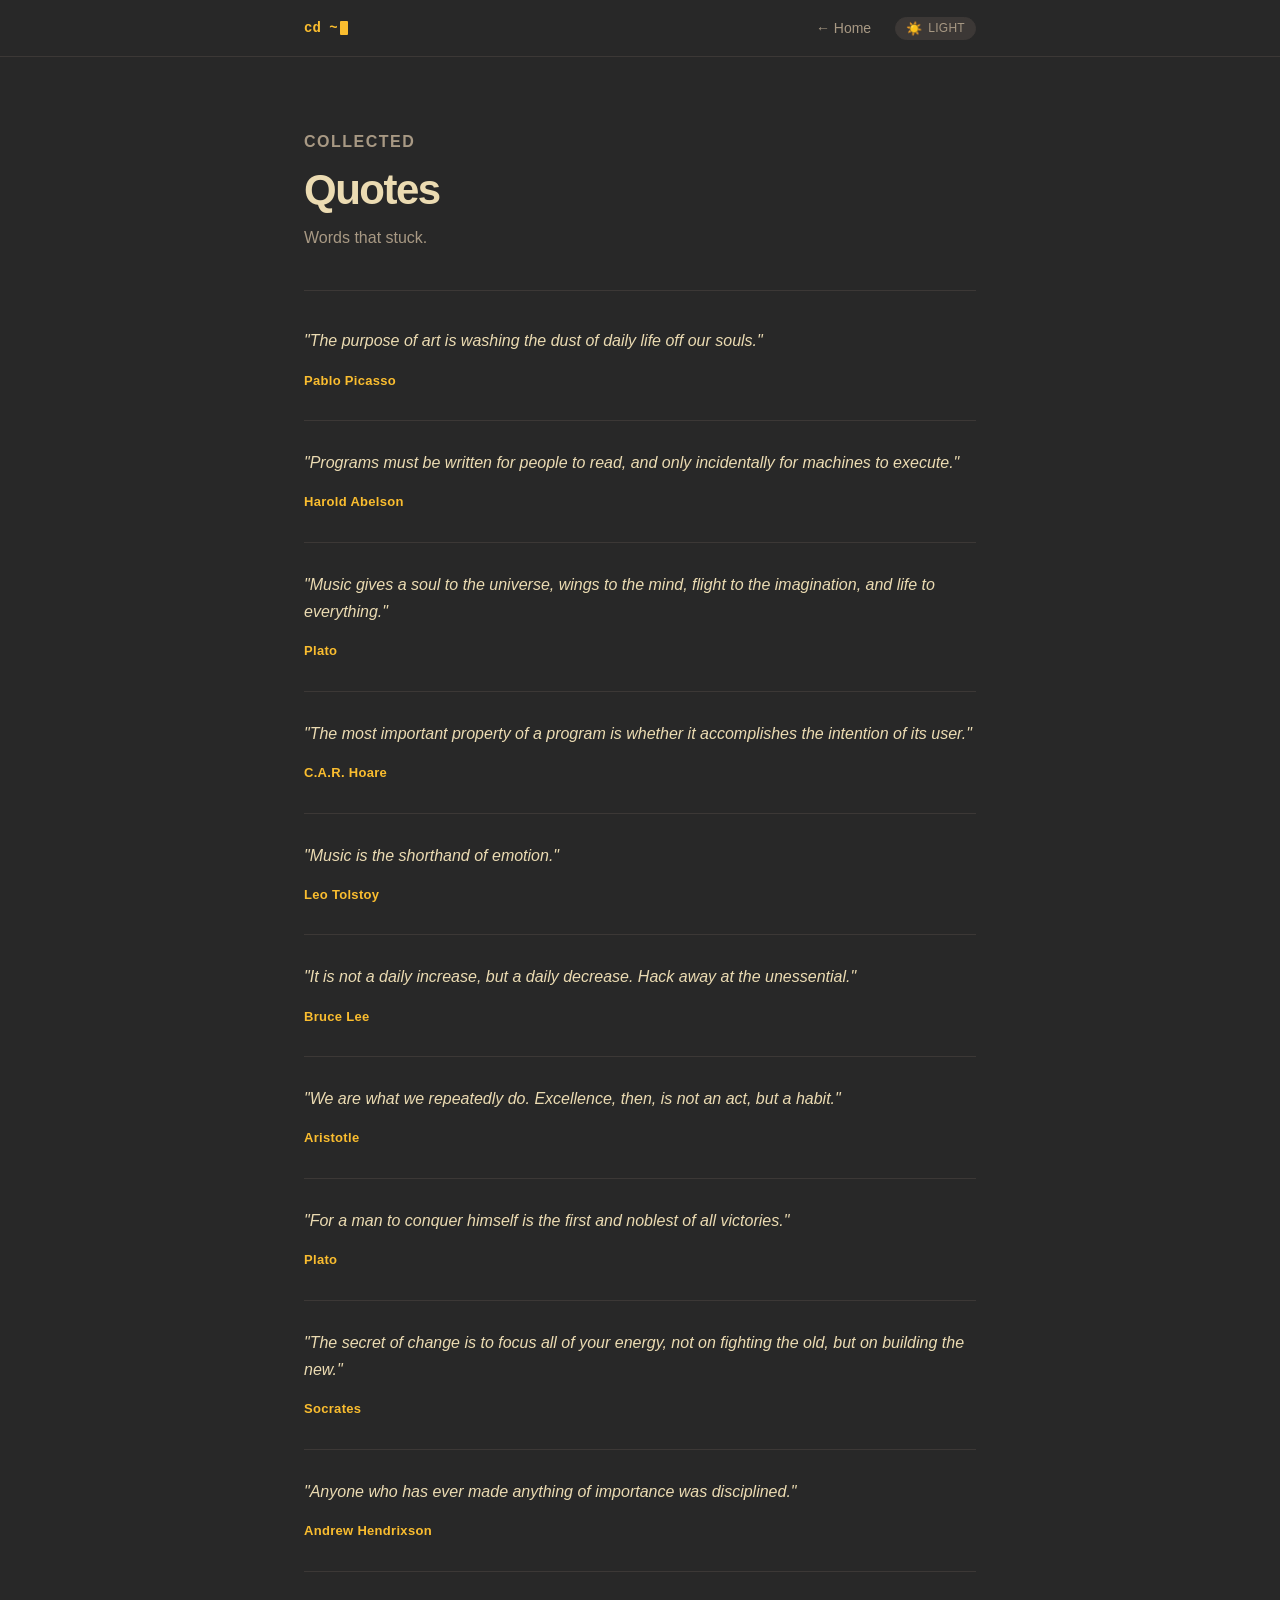
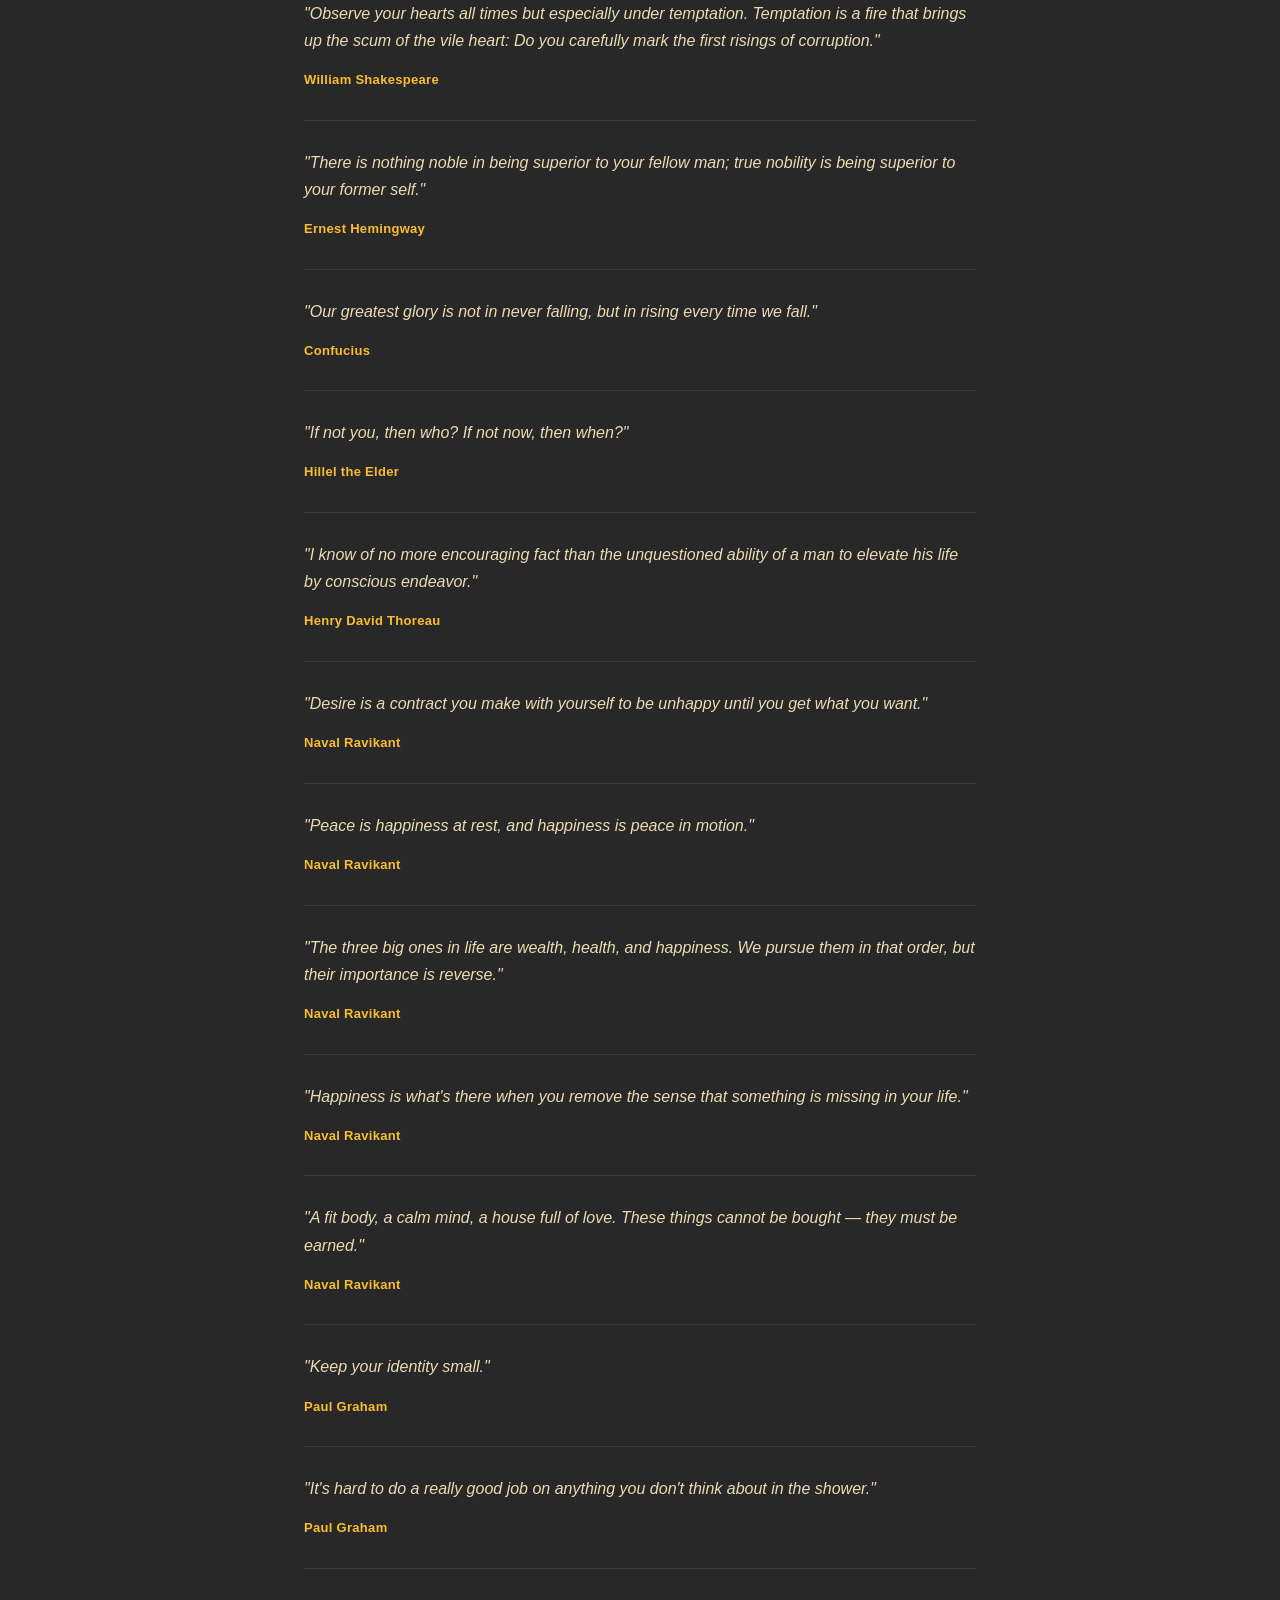
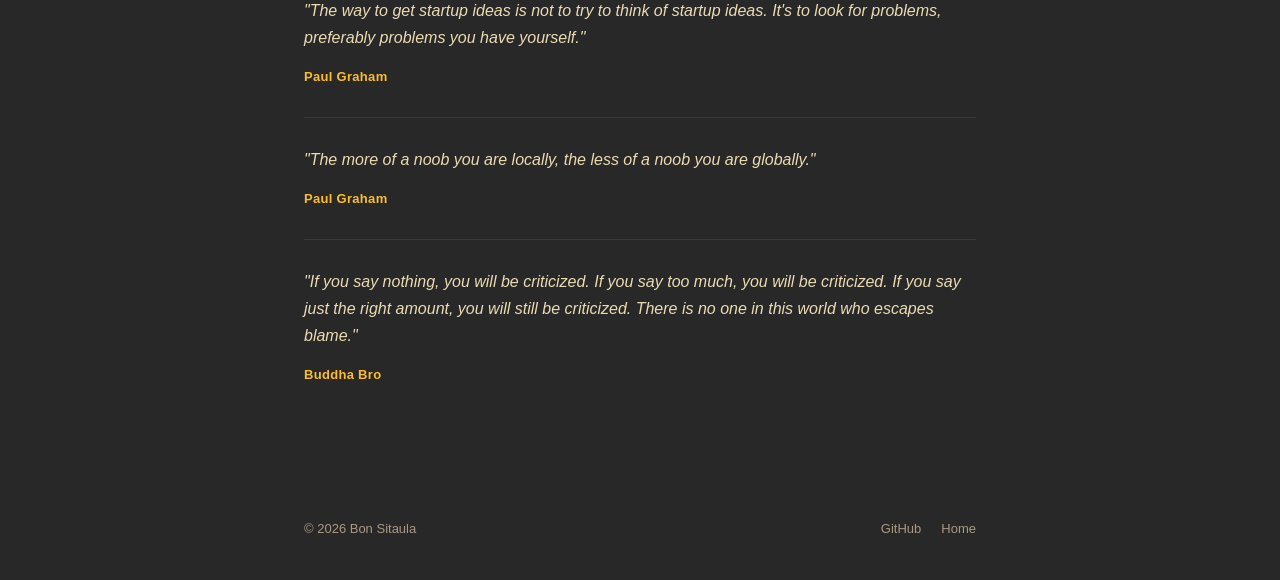
==== quotes/index.html @ 103323c0 "initial commit" ====
<!DOCTYPE html>
<html lang="en" data-theme="dark">
<head>
  <meta charset="UTF-8" />
  <meta name="viewport" content="width=device-width, initial-scale=1.0" />
  <title>Quotes — Bon Sitaula</title>
  <link rel="stylesheet" href="../blog/shared.css" />
  <style>
    .page-header {
      padding: 60px 0 40px;
      border-bottom: 1px solid var(--border);
    }
    .page-eyebrow {
      font-size: 12px;
      font-weight: 600;
      letter-spacing: 1.5px;
      text-transform: uppercase;
      color: var(--accent);
      margin-bottom: 12px;
    }
    .page-header h1 {
      font-size: clamp(28px, 5vw, 42px);
      font-weight: 800;
      letter-spacing: -1.5px;
      line-height: 1.1;
    }
    .page-header p {
      margin-top: 12px;
      font-size: 16px;
      color: var(--text-muted);
    }

    .quotes-list {
      padding: 8px 0 64px;
      display: flex;
      flex-direction: column;
      gap: 0;
    }

    .quote-item {
      margin: 0;
      padding: 28px 0;
      border-bottom: 1px solid var(--border);
    }

    .quote-item:last-child { border-bottom: none; }

    .quote-text {
      font-size: 16px;
      line-height: 1.7;
      color: var(--text);
      font-style: italic;
      margin: 0 0 12px 0;
    }

    .quote-author {
      font-size: 13px;
      font-weight: 600;
      color: var(--accent);
      letter-spacing: 0.3px;
      font-style: normal;
    }

    .quote-context {
      font-size: 12px;
      color: var(--text-muted);
      margin-top: 4px;
    }
  </style>
</head>
<body>
  <nav>
    <div class="inner">
      <span class="nav-logo">cd ~<span class="cursor"></span></span>
      <div class="nav-links">
        <a href="../index.html" class="back-link hide-mobile">← Home</a>
        <button class="theme-toggle" id="themeToggle" aria-label="Toggle theme">
          <span class="toggle-icon" id="toggleIcon">☀️</span>
          <span class="toggle-label" id="toggleLabel">Light</span>
        </button>
      </div>
    </div>
  </nav>

  <div class="container">
    <header class="page-header">
      <p class="page-eyebrow">Collected</p>
      <h1>Quotes</h1>
      <p>Words that stuck.</p>
    </header>

    <div class="quotes-list">

      <blockquote class="quote-item">
        <p class="quote-text">"The purpose of art is washing the dust of daily life off our souls."</p>
        <cite class="quote-author">Pablo Picasso</cite>
      </blockquote>

      <blockquote class="quote-item">
        <p class="quote-text">"Programs must be written for people to read, and only incidentally for machines to execute."</p>
        <cite class="quote-author">Harold Abelson</cite>
      </blockquote>

      <blockquote class="quote-item">
        <p class="quote-text">"Music gives a soul to the universe, wings to the mind, flight to the imagination, and life to everything."</p>
        <cite class="quote-author">Plato</cite>
      </blockquote>

      <blockquote class="quote-item">
        <p class="quote-text">"The most important property of a program is whether it accomplishes the intention of its user."</p>
        <cite class="quote-author">C.A.R. Hoare</cite>
      </blockquote>

      <blockquote class="quote-item">
        <p class="quote-text">"Music is the shorthand of emotion."</p>
        <cite class="quote-author">Leo Tolstoy</cite>
      </blockquote>

      <blockquote class="quote-item">
        <p class="quote-text">"It is not a daily increase, but a daily decrease. Hack away at the unessential."</p>
        <cite class="quote-author">Bruce Lee</cite>
      </blockquote>

      <blockquote class="quote-item">
        <p class="quote-text">"We are what we repeatedly do. Excellence, then, is not an act, but a habit."</p>
        <cite class="quote-author">Aristotle</cite>
      </blockquote>

      <blockquote class="quote-item">
        <p class="quote-text">"For a man to conquer himself is the first and noblest of all victories."</p>
        <cite class="quote-author">Plato</cite>
      </blockquote>

      <blockquote class="quote-item">
        <p class="quote-text">"The secret of change is to focus all of your energy, not on fighting the old, but on building the new."</p>
        <cite class="quote-author">Socrates</cite>
      </blockquote>

      <blockquote class="quote-item">
        <p class="quote-text">"Anyone who has ever made anything of importance was disciplined."</p>
        <cite class="quote-author">Andrew Hendrixson</cite>
      </blockquote>

      <blockquote class="quote-item">
        <p class="quote-text">"Observe your hearts all times but especially under temptation. Temptation is a fire that brings up the scum of the vile heart: Do you carefully mark the first risings of corruption."</p>
        <cite class="quote-author">William Shakespeare</cite>
      </blockquote>

      <blockquote class="quote-item">
        <p class="quote-text">"There is nothing noble in being superior to your fellow man; true nobility is being superior to your former self."</p>
        <cite class="quote-author">Ernest Hemingway</cite>
      </blockquote>

      <blockquote class="quote-item">
        <p class="quote-text">"Our greatest glory is not in never falling, but in rising every time we fall."</p>
        <cite class="quote-author">Confucius</cite>
      </blockquote>

      <blockquote class="quote-item">
        <p class="quote-text">"If not you, then who? If not now, then when?"</p>
        <cite class="quote-author">Hillel the Elder</cite>
      </blockquote>

      <blockquote class="quote-item">
        <p class="quote-text">"I know of no more encouraging fact than the unquestioned ability of a man to elevate his life by conscious endeavor."</p>
        <cite class="quote-author">Henry David Thoreau</cite>
      </blockquote>

      <blockquote class="quote-item">
        <p class="quote-text">"Desire is a contract you make with yourself to be unhappy until you get what you want."</p>
        <cite class="quote-author">Naval Ravikant</cite>
      </blockquote>

      <blockquote class="quote-item">
        <p class="quote-text">"Peace is happiness at rest, and happiness is peace in motion."</p>
        <cite class="quote-author">Naval Ravikant</cite>
      </blockquote>

      <blockquote class="quote-item">
        <p class="quote-text">"The three big ones in life are wealth, health, and happiness. We pursue them in that order, but their importance is reverse."</p>
        <cite class="quote-author">Naval Ravikant</cite>
      </blockquote>

      <blockquote class="quote-item">
        <p class="quote-text">"Happiness is what's there when you remove the sense that something is missing in your life."</p>
        <cite class="quote-author">Naval Ravikant</cite>
      </blockquote>

      <blockquote class="quote-item">
        <p class="quote-text">"A fit body, a calm mind, a house full of love. These things cannot be bought — they must be earned."</p>
        <cite class="quote-author">Naval Ravikant</cite>
      </blockquote>

      <blockquote class="quote-item">
        <p class="quote-text">"Keep your identity small."</p>
        <cite class="quote-author">Paul Graham</cite>
      </blockquote>

      <blockquote class="quote-item">
        <p class="quote-text">"It's hard to do a really good job on anything you don't think about in the shower."</p>
        <cite class="quote-author">Paul Graham</cite>
      </blockquote>

      <blockquote class="quote-item">
        <p class="quote-text">"The way to get startup ideas is not to try to think of startup ideas. It's to look for problems, preferably problems you have yourself."</p>
        <cite class="quote-author">Paul Graham</cite>
      </blockquote>

      <blockquote class="quote-item">
        <p class="quote-text">"The more of a noob you are locally, the less of a noob you are globally."</p>
        <cite class="quote-author">Paul Graham</cite>
      </blockquote>

      <blockquote class="quote-item">
        <p class="quote-text">"If you say nothing, you will be criticized. If you say too much, you will be criticized. If you say just the right amount, you will still be criticized. There is no one in this world who escapes blame."</p>
        <cite class="quote-author">Buddha Bro</cite>
      </blockquote>

    </div>

    <footer>
      <div class="footer-inner">
        <span class="footer-copy">© 2026 Bon Sitaula</span>
        <div class="footer-links">
          <a href="https://github.com/CuriousCilantro" target="_blank" rel="noopener">GitHub</a>
          <a href="../index.html">Home</a>
        </div>
      </div>
    </footer>
  </div>

  <script>
    const toggle = document.getElementById('themeToggle');
    const icon = document.getElementById('toggleIcon');
    const label = document.getElementById('toggleLabel');
    const html = document.documentElement;
    const saved = localStorage.getItem('theme');
    if (saved) applyTheme(saved);
    toggle.addEventListener('click', () => {
      const next = html.getAttribute('data-theme') === 'dark' ? 'light' : 'dark';
      applyTheme(next);
      localStorage.setItem('theme', next);
    });
    function applyTheme(theme) {
      html.setAttribute('data-theme', theme);
      icon.textContent = theme === 'dark' ? '☀️' : '🌙';
      label.textContent = theme === 'dark' ? 'Light' : 'Dark';
    }
  </script>
</body>
</html>
---- blog/shared.css ----
:root[data-theme="dark"] {
  --bg: #282828;
  --bg-subtle: #32302f;
  --border: #3c3836;
  --text: #ebdbb2;
  --text-muted: #a89984;
  --text-faint: #504945;
  --accent: #fabd2f;
  --accent-hover: #d79921;
  --tag-bg: #3c3836;
  --tag-text: #928374;
  --toggle-bg: #3c3836;
  --card-bg: #32302f;
  --card-border: #3c3836;
  --code-bg: #1d2021;
  --code-border: #3c3836;
  --blockquote-border: #d79921;
}

:root[data-theme="light"] {
  --bg: #fbf1c7;
  --bg-subtle: #f2e5bc;
  --border: #ebdbb2;
  --text: #3c3836;
  --text-muted: #7c6f64;
  --text-faint: #d5c4a1;
  --accent: #b57614;
  --accent-hover: #af3a03;
  --tag-bg: #ebdbb2;
  --tag-text: #7c6f64;
  --toggle-bg: #ebdbb2;
  --card-bg: #f9f5d7;
  --card-border: #d5c4a1;
  --code-bg: #f2e5bc;
  --code-border: #d5c4a1;
  --blockquote-border: #b57614;
}

*, *::before, *::after { box-sizing: border-box; margin: 0; padding: 0; }
html { scroll-behavior: smooth; }

body {
  background: var(--bg);
  color: var(--text);
  font-family: -apple-system, BlinkMacSystemFont, "Segoe UI", Helvetica, Arial, sans-serif;
  font-size: 16px;
  line-height: 1.6;
  transition: background 0.25s, color 0.25s;
  -webkit-font-smoothing: antialiased;
}

a { color: inherit; text-decoration: none; }

.container { max-width: 720px; margin: 0 auto; padding: 0 24px; }

/* Nav */
nav {
  position: sticky; top: 0; z-index: 100;
  background: var(--bg);
  border-bottom: 1px solid var(--border);
  transition: background 0.25s, border-color 0.25s;
}
nav .inner {
  display: flex; align-items: center; justify-content: space-between;
  height: 56px; max-width: 720px; margin: 0 auto; padding: 0 24px;
}
.nav-logo {
  font-size: 14px; font-weight: 600;
  font-family: "SFMono-Regular", Consolas, "Liberation Mono", Menlo, monospace;
  color: var(--accent); cursor: default; user-select: none;
}
.nav-logo .cursor {
  display: inline-block; width: 8px; height: 14px;
  background: var(--accent); margin-left: 2px; vertical-align: middle;
  border-radius: 1px; animation: blink 1.1s step-start infinite;
}
@keyframes blink { 0%, 100% { opacity: 1; } 50% { opacity: 0; } }

.nav-links { display: flex; align-items: center; gap: 24px; }
.nav-links a { font-size: 14px; color: var(--text-muted); transition: color 0.15s; }
.nav-links a:hover { color: var(--text); }
.back-link { display: inline-flex; align-items: center; gap: 5px; font-size: 14px; color: var(--text-muted); transition: color 0.15s; }
.back-link:hover { color: var(--text); }

/* Theme toggle */
.theme-toggle {
  background: var(--toggle-bg); border: 1px solid var(--border); border-radius: 20px;
  padding: 4px 10px; cursor: pointer; font-size: 14px; color: var(--text-muted);
  display: flex; align-items: center; gap: 6px; transition: background 0.2s, border-color 0.2s; line-height: 1;
}
.theme-toggle:hover { color: var(--text); }
.theme-toggle .toggle-icon { font-size: 13px; line-height: 1; }
.theme-toggle .toggle-label { font-size: 12px; font-weight: 500; letter-spacing: 0.3px; text-transform: uppercase; }

/* Article */
.post-header { padding: 60px 0 40px; border-bottom: 1px solid var(--border); }
.post-tags { display: flex; gap: 6px; margin-bottom: 18px; }
.tag {
  font-size: 11px; font-weight: 600; letter-spacing: 0.4px; text-transform: uppercase;
  color: var(--tag-text); background: var(--tag-bg); border-radius: 4px; padding: 2px 7px;
}
.post-header h1 {
  font-size: clamp(26px, 5vw, 40px); font-weight: 800; letter-spacing: -1.5px;
  line-height: 1.15; margin-bottom: 16px;
}
.post-meta-line {
  display: flex; align-items: center; gap: 14px;
  font-size: 13px; color: var(--text-muted);
}
.meta-sep { color: var(--text-faint); }

/* Article body */
.post-body { padding: 48px 0 64px; border-bottom: 1px solid var(--border); }
.post-body h2 {
  font-size: 20px; font-weight: 700; letter-spacing: -0.4px;
  margin: 48px 0 16px; color: var(--text);
}
.post-body h3 {
  font-size: 17px; font-weight: 700; margin: 32px 0 12px; color: var(--text);
}
.post-body p { margin-bottom: 20px; color: var(--text); line-height: 1.75; }
.post-body ul, .post-body ol {
  margin: 0 0 20px 24px; color: var(--text); line-height: 1.75;
}
.post-body li { margin-bottom: 6px; }
.post-body strong { font-weight: 600; }
.post-body em { font-style: italic; color: var(--text-muted); }

.post-body pre {
  background: var(--code-bg); border: 1px solid var(--code-border);
  border-radius: 8px; padding: 20px 22px; overflow-x: auto;
  margin: 24px 0; font-size: 13.5px; line-height: 1.65;
}
.post-body code {
  font-family: "SFMono-Regular", Consolas, "Liberation Mono", Menlo, monospace;
}
.post-body p code, .post-body li code {
  background: var(--code-bg); border: 1px solid var(--code-border);
  border-radius: 4px; padding: 2px 6px; font-size: 13px;
}
.post-body blockquote {
  border-left: 3px solid var(--accent); margin: 24px 0;
  padding: 4px 0 4px 20px; color: var(--text-muted); font-style: italic;
}
.post-body hr { border: none; border-top: 1px solid var(--border); margin: 40px 0; }

/* Footer */
footer { padding: 40px 0; }
.footer-inner {
  display: flex; align-items: center; justify-content: space-between;
  flex-wrap: wrap; gap: 12px;
}
.footer-copy { font-size: 13px; color: var(--text-muted); }
.footer-links { display: flex; gap: 20px; }
.footer-links a { font-size: 13px; color: var(--text-muted); transition: color 0.15s; }
.footer-links a:hover { color: var(--text); }

@media (max-width: 480px) {
  .nav-links .hide-mobile { display: none; }
  .footer-inner { flex-direction: column; align-items: flex-start; }
}
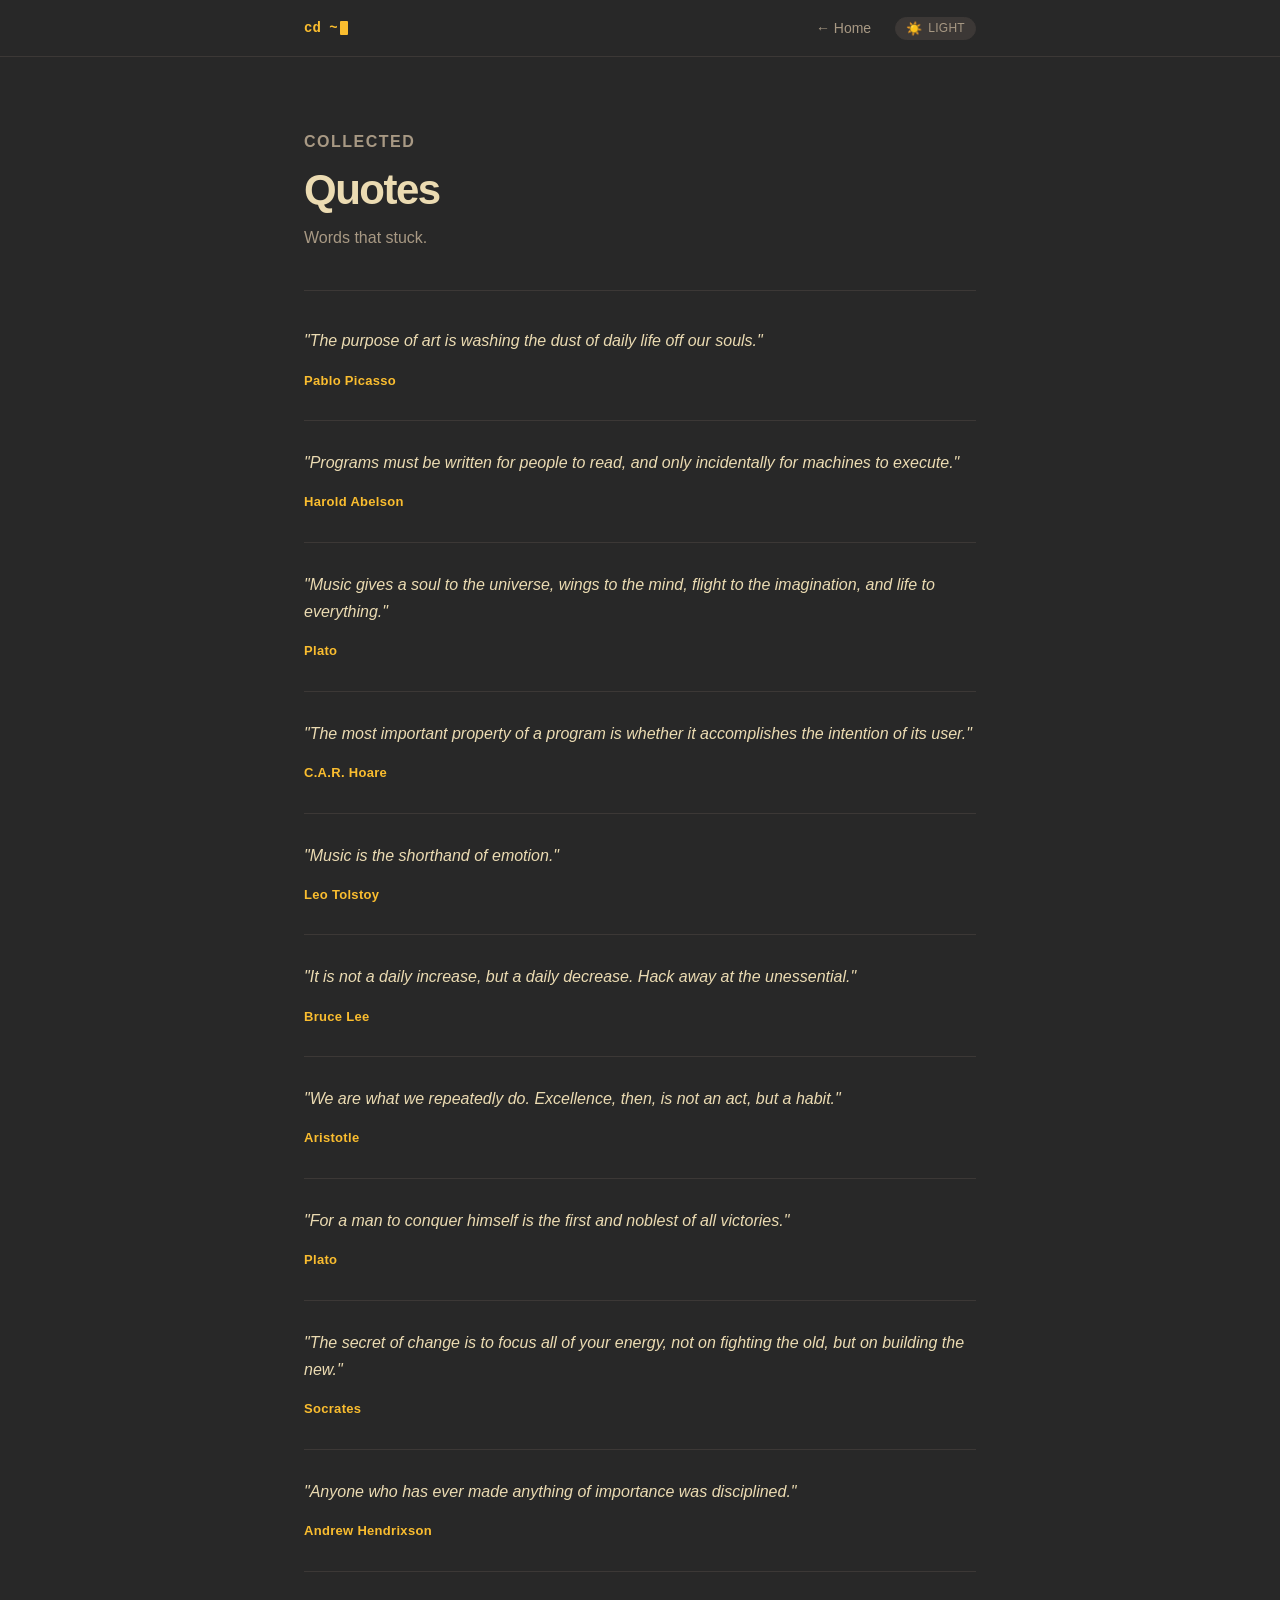
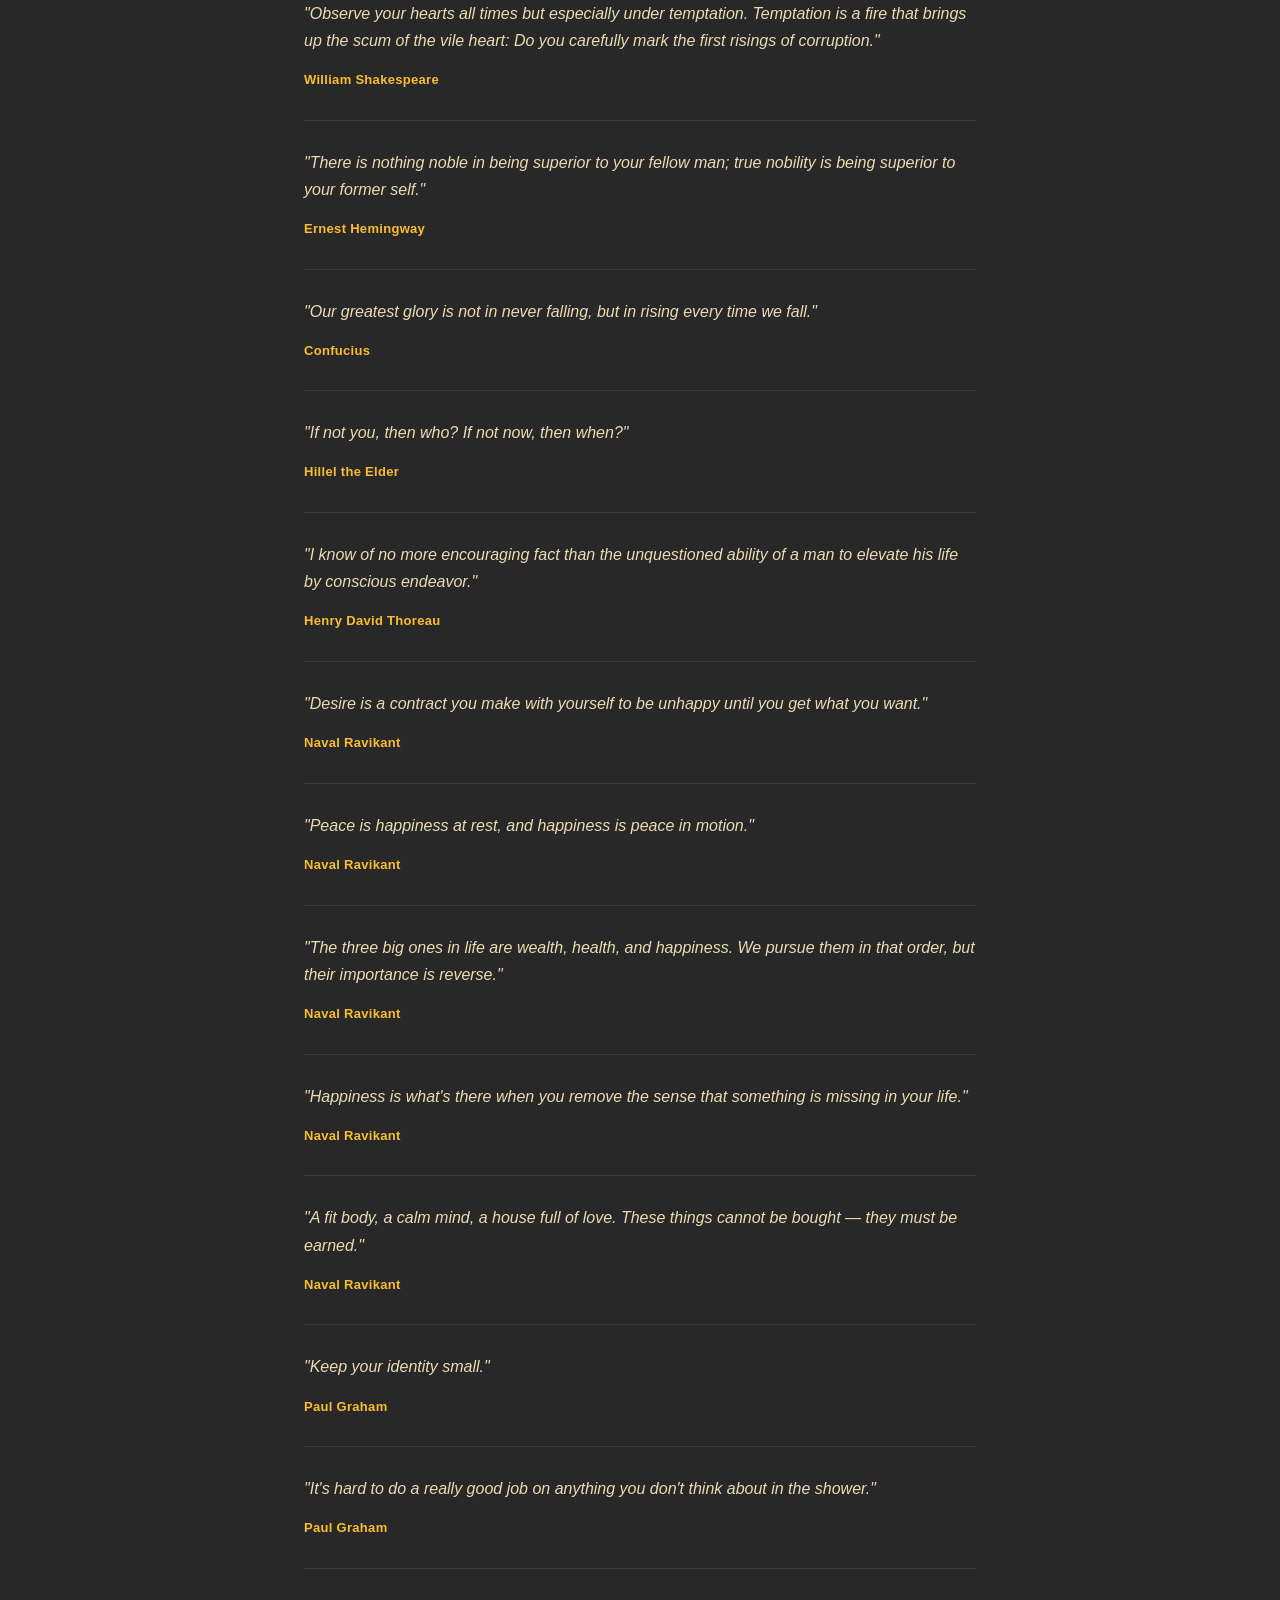
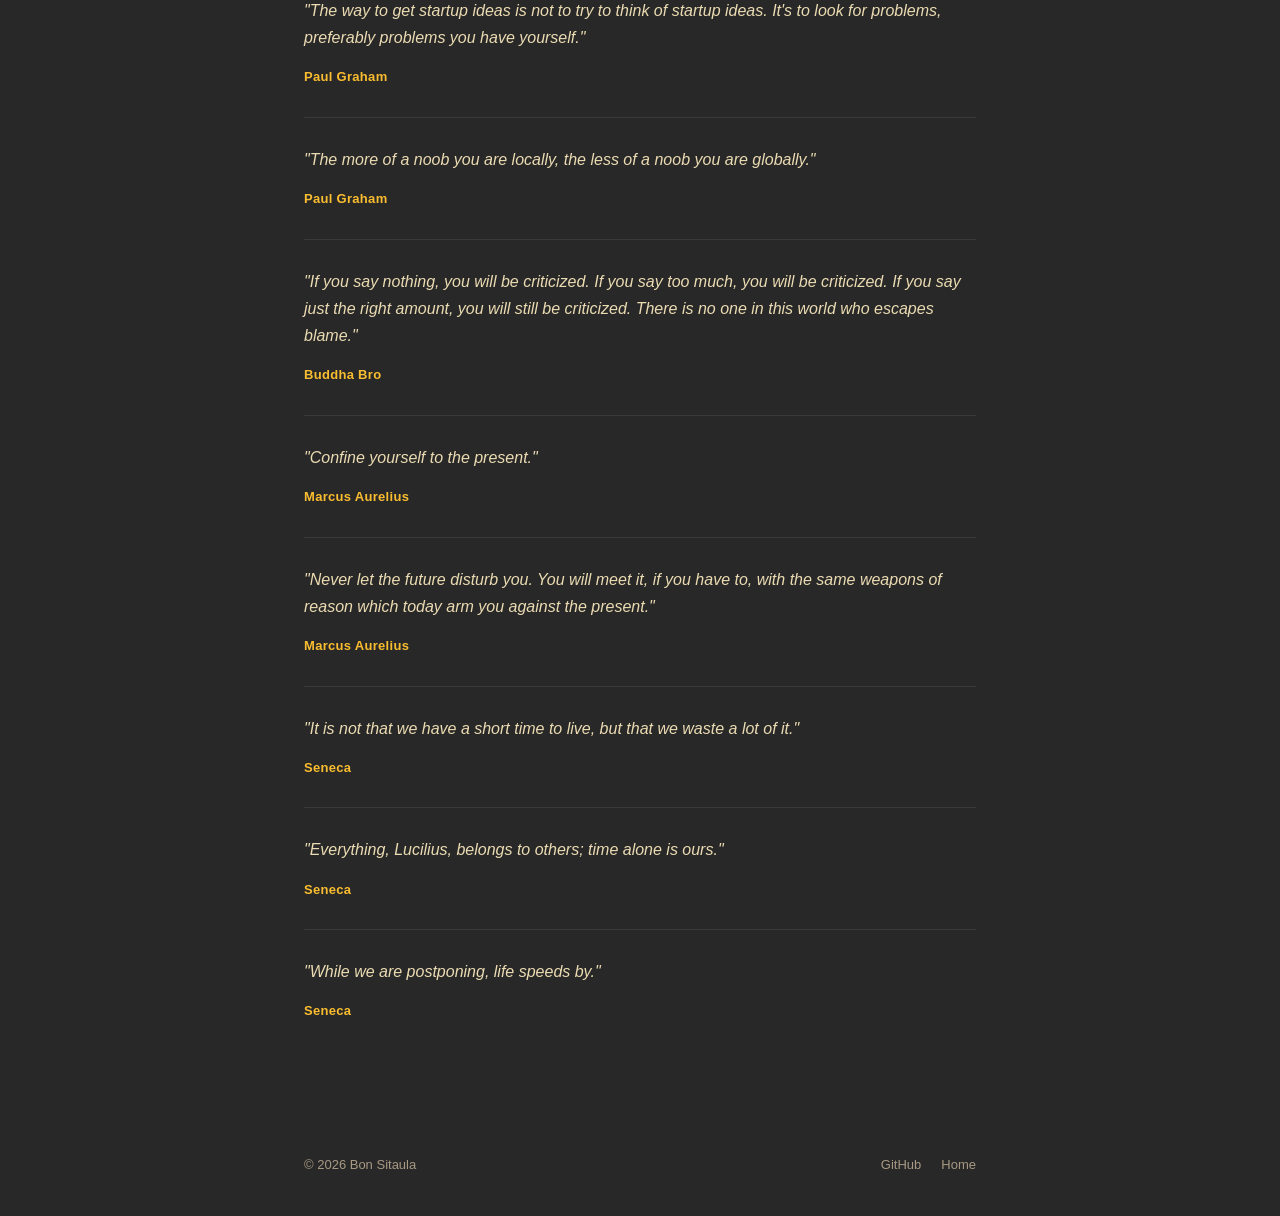
==== commit 12c9ef7b: "minor changes" ====
--- a/quotes/index.html
+++ b/quotes/index.html
@@ -61,11 +61,6 @@
       font-style: normal;
     }
 
-    .quote-context {
-      font-size: 12px;
-      color: var(--text-muted);
-      margin-top: 4px;
-    }
   </style>
 </head>
 <body>
@@ -214,6 +209,31 @@
       <blockquote class="quote-item">
         <p class="quote-text">"If you say nothing, you will be criticized. If you say too much, you will be criticized. If you say just the right amount, you will still be criticized. There is no one in this world who escapes blame."</p>
         <cite class="quote-author">Buddha Bro</cite>
+      </blockquote>
+
+      <blockquote class="quote-item">
+        <p class="quote-text">"Confine yourself to the present."</p>
+        <cite class="quote-author">Marcus Aurelius</cite>
+      </blockquote>
+
+      <blockquote class="quote-item">
+        <p class="quote-text">"Never let the future disturb you. You will meet it, if you have to, with the same weapons of reason which today arm you against the present."</p>
+        <cite class="quote-author">Marcus Aurelius</cite>
+      </blockquote>
+
+      <blockquote class="quote-item">
+        <p class="quote-text">"It is not that we have a short time to live, but that we waste a lot of it."</p>
+        <cite class="quote-author">Seneca</cite>
+      </blockquote>
+
+      <blockquote class="quote-item">
+        <p class="quote-text">"Everything, Lucilius, belongs to others; time alone is ours."</p>
+        <cite class="quote-author">Seneca</cite>
+      </blockquote>
+
+      <blockquote class="quote-item">
+        <p class="quote-text">"While we are postponing, life speeds by."</p>
+        <cite class="quote-author">Seneca</cite>
       </blockquote>
 
     </div>
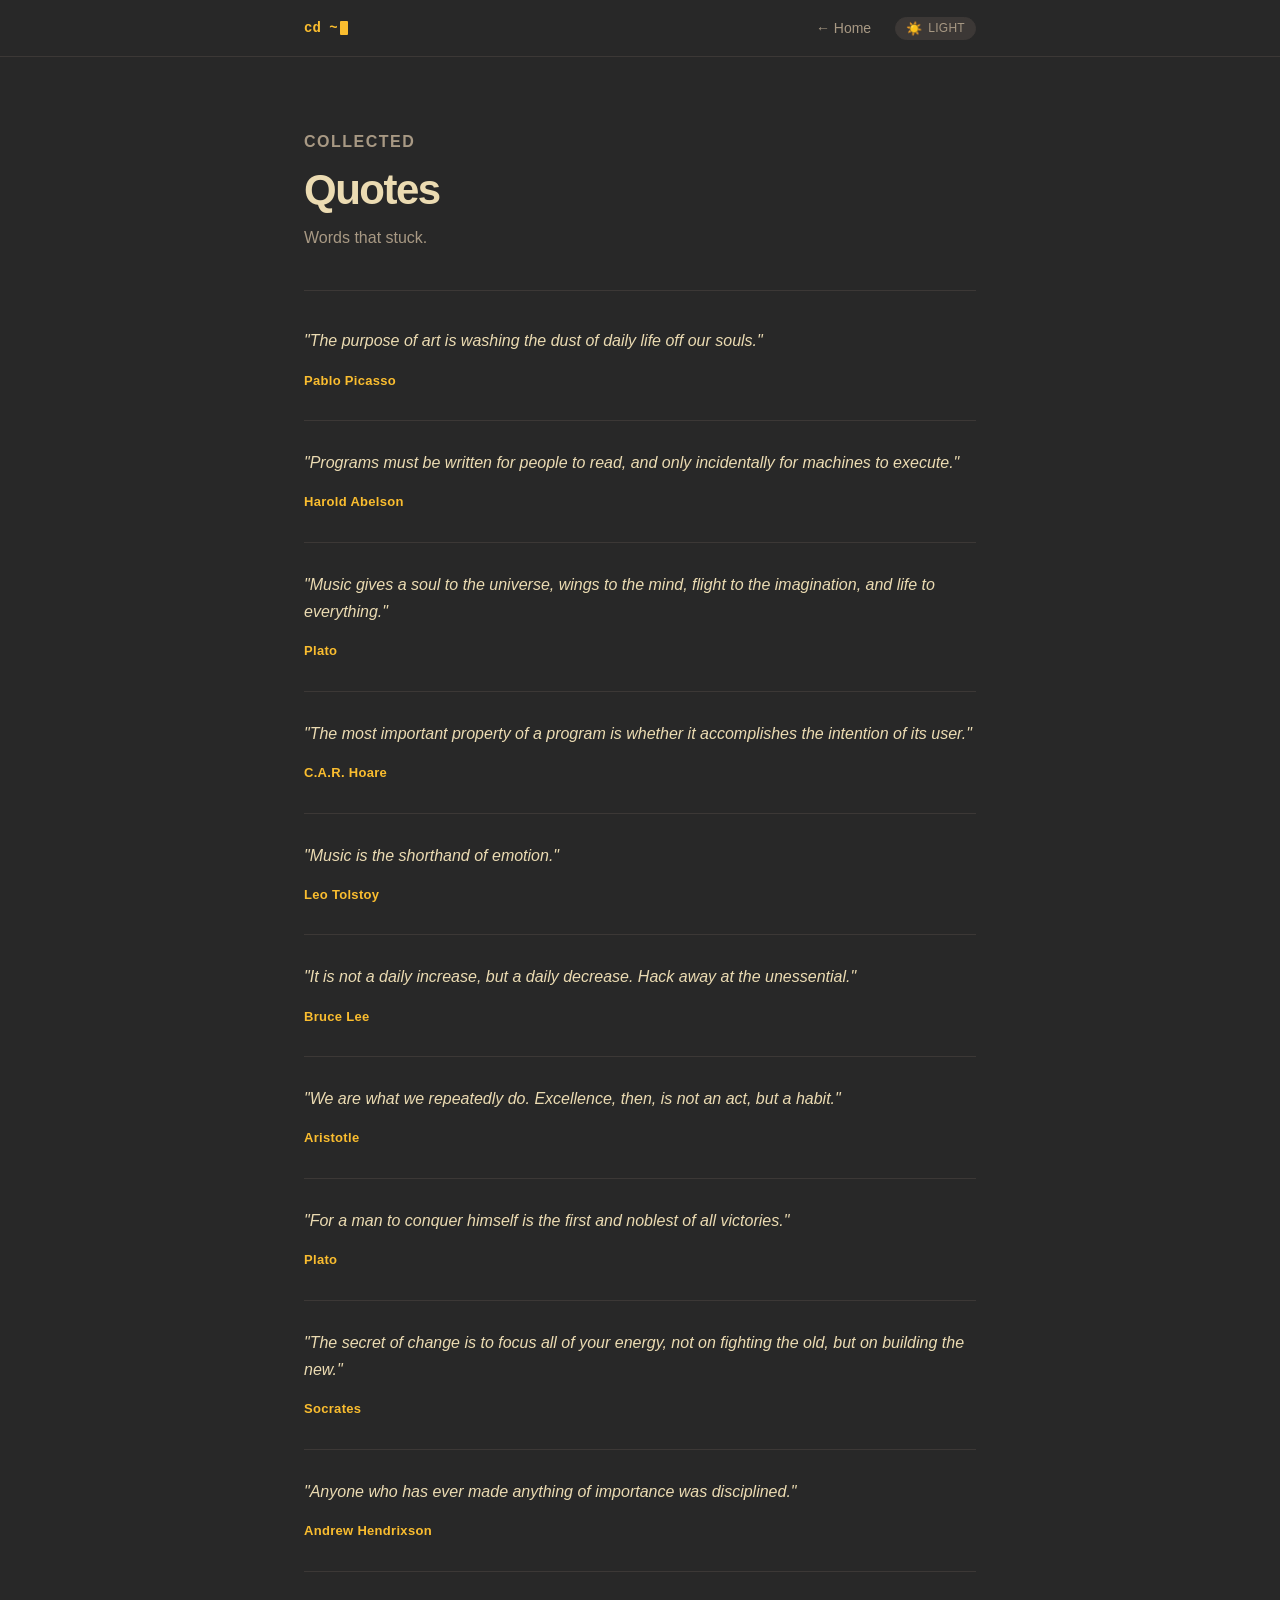
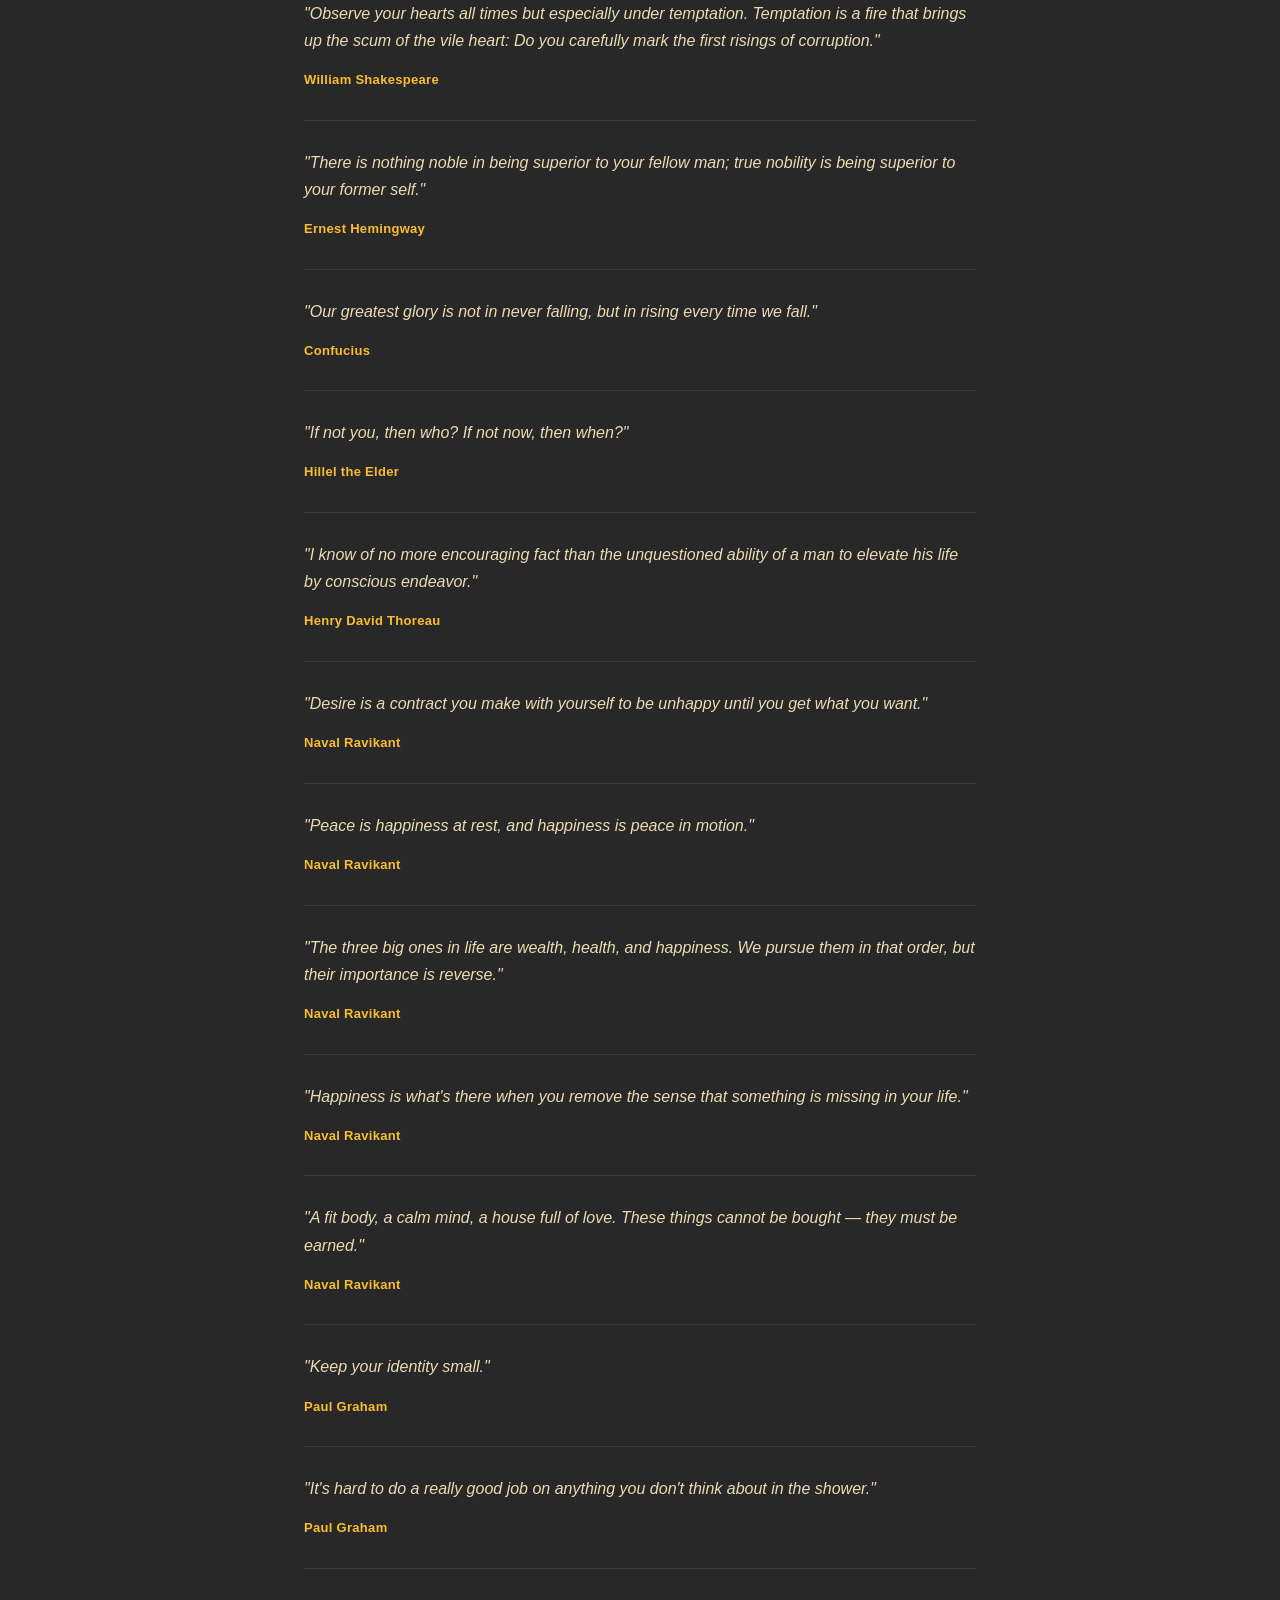
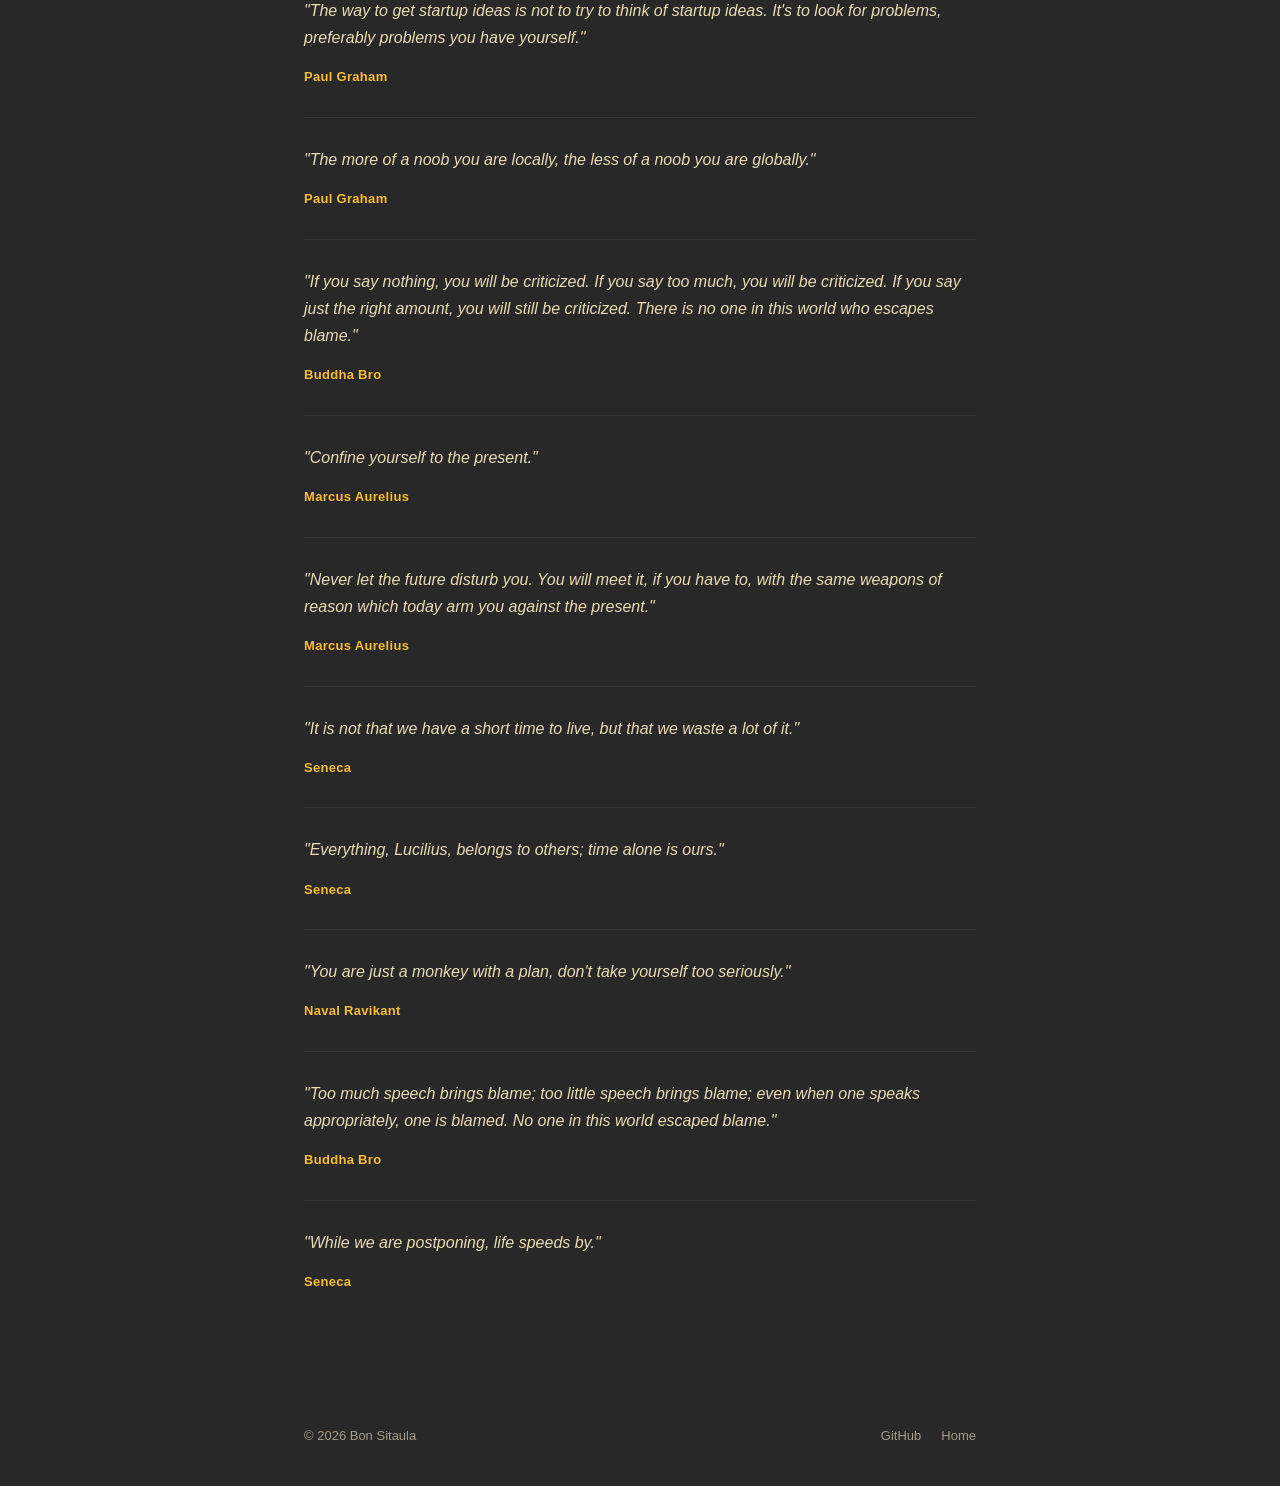
==== commit cfcb1364: "new quote" ====
--- a/quotes/index.html
+++ b/quotes/index.html
@@ -1,271 +1,376 @@
-<!DOCTYPE html>
+<!doctype html>
 <html lang="en" data-theme="dark">
-<head>
-  <meta charset="UTF-8" />
-  <meta name="viewport" content="width=device-width, initial-scale=1.0" />
-  <title>Quotes — Bon Sitaula</title>
-  <link rel="stylesheet" href="../blog/shared.css" />
-  <style>
-    .page-header {
-      padding: 60px 0 40px;
-      border-bottom: 1px solid var(--border);
-    }
-    .page-eyebrow {
-      font-size: 12px;
-      font-weight: 600;
-      letter-spacing: 1.5px;
-      text-transform: uppercase;
-      color: var(--accent);
-      margin-bottom: 12px;
-    }
-    .page-header h1 {
-      font-size: clamp(28px, 5vw, 42px);
-      font-weight: 800;
-      letter-spacing: -1.5px;
-      line-height: 1.1;
-    }
-    .page-header p {
-      margin-top: 12px;
-      font-size: 16px;
-      color: var(--text-muted);
-    }
-
-    .quotes-list {
-      padding: 8px 0 64px;
-      display: flex;
-      flex-direction: column;
-      gap: 0;
-    }
-
-    .quote-item {
-      margin: 0;
-      padding: 28px 0;
-      border-bottom: 1px solid var(--border);
-    }
-
-    .quote-item:last-child { border-bottom: none; }
-
-    .quote-text {
-      font-size: 16px;
-      line-height: 1.7;
-      color: var(--text);
-      font-style: italic;
-      margin: 0 0 12px 0;
-    }
-
-    .quote-author {
-      font-size: 13px;
-      font-weight: 600;
-      color: var(--accent);
-      letter-spacing: 0.3px;
-      font-style: normal;
-    }
-
-  </style>
-</head>
-<body>
-  <nav>
-    <div class="inner">
-      <span class="nav-logo">cd ~<span class="cursor"></span></span>
-      <div class="nav-links">
-        <a href="../index.html" class="back-link hide-mobile">← Home</a>
-        <button class="theme-toggle" id="themeToggle" aria-label="Toggle theme">
-          <span class="toggle-icon" id="toggleIcon">☀️</span>
-          <span class="toggle-label" id="toggleLabel">Light</span>
-        </button>
-      </div>
-    </div>
-  </nav>
-
-  <div class="container">
-    <header class="page-header">
-      <p class="page-eyebrow">Collected</p>
-      <h1>Quotes</h1>
-      <p>Words that stuck.</p>
-    </header>
-
-    <div class="quotes-list">
-
-      <blockquote class="quote-item">
-        <p class="quote-text">"The purpose of art is washing the dust of daily life off our souls."</p>
-        <cite class="quote-author">Pablo Picasso</cite>
-      </blockquote>
-
-      <blockquote class="quote-item">
-        <p class="quote-text">"Programs must be written for people to read, and only incidentally for machines to execute."</p>
-        <cite class="quote-author">Harold Abelson</cite>
-      </blockquote>
-
-      <blockquote class="quote-item">
-        <p class="quote-text">"Music gives a soul to the universe, wings to the mind, flight to the imagination, and life to everything."</p>
-        <cite class="quote-author">Plato</cite>
-      </blockquote>
-
-      <blockquote class="quote-item">
-        <p class="quote-text">"The most important property of a program is whether it accomplishes the intention of its user."</p>
-        <cite class="quote-author">C.A.R. Hoare</cite>
-      </blockquote>
-
-      <blockquote class="quote-item">
-        <p class="quote-text">"Music is the shorthand of emotion."</p>
-        <cite class="quote-author">Leo Tolstoy</cite>
-      </blockquote>
-
-      <blockquote class="quote-item">
-        <p class="quote-text">"It is not a daily increase, but a daily decrease. Hack away at the unessential."</p>
-        <cite class="quote-author">Bruce Lee</cite>
-      </blockquote>
-
-      <blockquote class="quote-item">
-        <p class="quote-text">"We are what we repeatedly do. Excellence, then, is not an act, but a habit."</p>
-        <cite class="quote-author">Aristotle</cite>
-      </blockquote>
-
-      <blockquote class="quote-item">
-        <p class="quote-text">"For a man to conquer himself is the first and noblest of all victories."</p>
-        <cite class="quote-author">Plato</cite>
-      </blockquote>
-
-      <blockquote class="quote-item">
-        <p class="quote-text">"The secret of change is to focus all of your energy, not on fighting the old, but on building the new."</p>
-        <cite class="quote-author">Socrates</cite>
-      </blockquote>
-
-      <blockquote class="quote-item">
-        <p class="quote-text">"Anyone who has ever made anything of importance was disciplined."</p>
-        <cite class="quote-author">Andrew Hendrixson</cite>
-      </blockquote>
-
-      <blockquote class="quote-item">
-        <p class="quote-text">"Observe your hearts all times but especially under temptation. Temptation is a fire that brings up the scum of the vile heart: Do you carefully mark the first risings of corruption."</p>
-        <cite class="quote-author">William Shakespeare</cite>
-      </blockquote>
-
-      <blockquote class="quote-item">
-        <p class="quote-text">"There is nothing noble in being superior to your fellow man; true nobility is being superior to your former self."</p>
-        <cite class="quote-author">Ernest Hemingway</cite>
-      </blockquote>
-
-      <blockquote class="quote-item">
-        <p class="quote-text">"Our greatest glory is not in never falling, but in rising every time we fall."</p>
-        <cite class="quote-author">Confucius</cite>
-      </blockquote>
-
-      <blockquote class="quote-item">
-        <p class="quote-text">"If not you, then who? If not now, then when?"</p>
-        <cite class="quote-author">Hillel the Elder</cite>
-      </blockquote>
-
-      <blockquote class="quote-item">
-        <p class="quote-text">"I know of no more encouraging fact than the unquestioned ability of a man to elevate his life by conscious endeavor."</p>
-        <cite class="quote-author">Henry David Thoreau</cite>
-      </blockquote>
-
-      <blockquote class="quote-item">
-        <p class="quote-text">"Desire is a contract you make with yourself to be unhappy until you get what you want."</p>
-        <cite class="quote-author">Naval Ravikant</cite>
-      </blockquote>
-
-      <blockquote class="quote-item">
-        <p class="quote-text">"Peace is happiness at rest, and happiness is peace in motion."</p>
-        <cite class="quote-author">Naval Ravikant</cite>
-      </blockquote>
-
-      <blockquote class="quote-item">
-        <p class="quote-text">"The three big ones in life are wealth, health, and happiness. We pursue them in that order, but their importance is reverse."</p>
-        <cite class="quote-author">Naval Ravikant</cite>
-      </blockquote>
-
-      <blockquote class="quote-item">
-        <p class="quote-text">"Happiness is what's there when you remove the sense that something is missing in your life."</p>
-        <cite class="quote-author">Naval Ravikant</cite>
-      </blockquote>
-
-      <blockquote class="quote-item">
-        <p class="quote-text">"A fit body, a calm mind, a house full of love. These things cannot be bought — they must be earned."</p>
-        <cite class="quote-author">Naval Ravikant</cite>
-      </blockquote>
-
-      <blockquote class="quote-item">
-        <p class="quote-text">"Keep your identity small."</p>
-        <cite class="quote-author">Paul Graham</cite>
-      </blockquote>
-
-      <blockquote class="quote-item">
-        <p class="quote-text">"It's hard to do a really good job on anything you don't think about in the shower."</p>
-        <cite class="quote-author">Paul Graham</cite>
-      </blockquote>
-
-      <blockquote class="quote-item">
-        <p class="quote-text">"The way to get startup ideas is not to try to think of startup ideas. It's to look for problems, preferably problems you have yourself."</p>
-        <cite class="quote-author">Paul Graham</cite>
-      </blockquote>
-
-      <blockquote class="quote-item">
-        <p class="quote-text">"The more of a noob you are locally, the less of a noob you are globally."</p>
-        <cite class="quote-author">Paul Graham</cite>
-      </blockquote>
-
-      <blockquote class="quote-item">
-        <p class="quote-text">"If you say nothing, you will be criticized. If you say too much, you will be criticized. If you say just the right amount, you will still be criticized. There is no one in this world who escapes blame."</p>
-        <cite class="quote-author">Buddha Bro</cite>
-      </blockquote>
-
-      <blockquote class="quote-item">
-        <p class="quote-text">"Confine yourself to the present."</p>
-        <cite class="quote-author">Marcus Aurelius</cite>
-      </blockquote>
-
-      <blockquote class="quote-item">
-        <p class="quote-text">"Never let the future disturb you. You will meet it, if you have to, with the same weapons of reason which today arm you against the present."</p>
-        <cite class="quote-author">Marcus Aurelius</cite>
-      </blockquote>
-
-      <blockquote class="quote-item">
-        <p class="quote-text">"It is not that we have a short time to live, but that we waste a lot of it."</p>
-        <cite class="quote-author">Seneca</cite>
-      </blockquote>
-
-      <blockquote class="quote-item">
-        <p class="quote-text">"Everything, Lucilius, belongs to others; time alone is ours."</p>
-        <cite class="quote-author">Seneca</cite>
-      </blockquote>
-
-      <blockquote class="quote-item">
-        <p class="quote-text">"While we are postponing, life speeds by."</p>
-        <cite class="quote-author">Seneca</cite>
-      </blockquote>
-
-    </div>
-
-    <footer>
-      <div class="footer-inner">
-        <span class="footer-copy">© 2026 Bon Sitaula</span>
-        <div class="footer-links">
-          <a href="https://github.com/CuriousCilantro" target="_blank" rel="noopener">GitHub</a>
-          <a href="../index.html">Home</a>
+  <head>
+    <meta charset="UTF-8" />
+    <meta name="viewport" content="width=device-width, initial-scale=1.0" />
+    <title>Quotes — Bon Sitaula</title>
+    <link rel="stylesheet" href="../blog/shared.css" />
+    <style>
+      .page-header {
+        padding: 60px 0 40px;
+        border-bottom: 1px solid var(--border);
+      }
+      .page-eyebrow {
+        font-size: 12px;
+        font-weight: 600;
+        letter-spacing: 1.5px;
+        text-transform: uppercase;
+        color: var(--accent);
+        margin-bottom: 12px;
+      }
+      .page-header h1 {
+        font-size: clamp(28px, 5vw, 42px);
+        font-weight: 800;
+        letter-spacing: -1.5px;
+        line-height: 1.1;
+      }
+      .page-header p {
+        margin-top: 12px;
+        font-size: 16px;
+        color: var(--text-muted);
+      }
+
+      .quotes-list {
+        padding: 8px 0 64px;
+        display: flex;
+        flex-direction: column;
+        gap: 0;
+      }
+
+      .quote-item {
+        margin: 0;
+        padding: 28px 0;
+        border-bottom: 1px solid var(--border);
+      }
+
+      .quote-item:last-child {
+        border-bottom: none;
+      }
+
+      .quote-text {
+        font-size: 16px;
+        line-height: 1.7;
+        color: var(--text);
+        font-style: italic;
+        margin: 0 0 12px 0;
+      }
+
+      .quote-author {
+        font-size: 13px;
+        font-weight: 600;
+        color: var(--accent);
+        letter-spacing: 0.3px;
+        font-style: normal;
+      }
+    </style>
+  </head>
+  <body>
+    <nav>
+      <div class="inner">
+        <span class="nav-logo">cd ~<span class="cursor"></span></span>
+        <div class="nav-links">
+          <a href="../index.html" class="back-link hide-mobile">← Home</a>
+          <button
+            class="theme-toggle"
+            id="themeToggle"
+            aria-label="Toggle theme"
+          >
+            <span class="toggle-icon" id="toggleIcon">☀️</span>
+            <span class="toggle-label" id="toggleLabel">Light</span>
+          </button>
         </div>
       </div>
-    </footer>
-  </div>
-
-  <script>
-    const toggle = document.getElementById('themeToggle');
-    const icon = document.getElementById('toggleIcon');
-    const label = document.getElementById('toggleLabel');
-    const html = document.documentElement;
-    const saved = localStorage.getItem('theme');
-    if (saved) applyTheme(saved);
-    toggle.addEventListener('click', () => {
-      const next = html.getAttribute('data-theme') === 'dark' ? 'light' : 'dark';
-      applyTheme(next);
-      localStorage.setItem('theme', next);
-    });
-    function applyTheme(theme) {
-      html.setAttribute('data-theme', theme);
-      icon.textContent = theme === 'dark' ? '☀️' : '🌙';
-      label.textContent = theme === 'dark' ? 'Light' : 'Dark';
-    }
-  </script>
-</body>
+    </nav>
+
+    <div class="container">
+      <header class="page-header">
+        <p class="page-eyebrow">Collected</p>
+        <h1>Quotes</h1>
+        <p>Words that stuck.</p>
+      </header>
+
+      <div class="quotes-list">
+        <blockquote class="quote-item">
+          <p class="quote-text">
+            "The purpose of art is washing the dust of daily life off our
+            souls."
+          </p>
+          <cite class="quote-author">Pablo Picasso</cite>
+        </blockquote>
+
+        <blockquote class="quote-item">
+          <p class="quote-text">
+            "Programs must be written for people to read, and only incidentally
+            for machines to execute."
+          </p>
+          <cite class="quote-author">Harold Abelson</cite>
+        </blockquote>
+
+        <blockquote class="quote-item">
+          <p class="quote-text">
+            "Music gives a soul to the universe, wings to the mind, flight to
+            the imagination, and life to everything."
+          </p>
+          <cite class="quote-author">Plato</cite>
+        </blockquote>
+
+        <blockquote class="quote-item">
+          <p class="quote-text">
+            "The most important property of a program is whether it accomplishes
+            the intention of its user."
+          </p>
+          <cite class="quote-author">C.A.R. Hoare</cite>
+        </blockquote>
+
+        <blockquote class="quote-item">
+          <p class="quote-text">"Music is the shorthand of emotion."</p>
+          <cite class="quote-author">Leo Tolstoy</cite>
+        </blockquote>
+
+        <blockquote class="quote-item">
+          <p class="quote-text">
+            "It is not a daily increase, but a daily decrease. Hack away at the
+            unessential."
+          </p>
+          <cite class="quote-author">Bruce Lee</cite>
+        </blockquote>
+
+        <blockquote class="quote-item">
+          <p class="quote-text">
+            "We are what we repeatedly do. Excellence, then, is not an act, but
+            a habit."
+          </p>
+          <cite class="quote-author">Aristotle</cite>
+        </blockquote>
+
+        <blockquote class="quote-item">
+          <p class="quote-text">
+            "For a man to conquer himself is the first and noblest of all
+            victories."
+          </p>
+          <cite class="quote-author">Plato</cite>
+        </blockquote>
+
+        <blockquote class="quote-item">
+          <p class="quote-text">
+            "The secret of change is to focus all of your energy, not on
+            fighting the old, but on building the new."
+          </p>
+          <cite class="quote-author">Socrates</cite>
+        </blockquote>
+
+        <blockquote class="quote-item">
+          <p class="quote-text">
+            "Anyone who has ever made anything of importance was disciplined."
+          </p>
+          <cite class="quote-author">Andrew Hendrixson</cite>
+        </blockquote>
+
+        <blockquote class="quote-item">
+          <p class="quote-text">
+            "Observe your hearts all times but especially under temptation.
+            Temptation is a fire that brings up the scum of the vile heart: Do
+            you carefully mark the first risings of corruption."
+          </p>
+          <cite class="quote-author">William Shakespeare</cite>
+        </blockquote>
+
+        <blockquote class="quote-item">
+          <p class="quote-text">
+            "There is nothing noble in being superior to your fellow man; true
+            nobility is being superior to your former self."
+          </p>
+          <cite class="quote-author">Ernest Hemingway</cite>
+        </blockquote>
+
+        <blockquote class="quote-item">
+          <p class="quote-text">
+            "Our greatest glory is not in never falling, but in rising every
+            time we fall."
+          </p>
+          <cite class="quote-author">Confucius</cite>
+        </blockquote>
+
+        <blockquote class="quote-item">
+          <p class="quote-text">
+            "If not you, then who? If not now, then when?"
+          </p>
+          <cite class="quote-author">Hillel the Elder</cite>
+        </blockquote>
+
+        <blockquote class="quote-item">
+          <p class="quote-text">
+            "I know of no more encouraging fact than the unquestioned ability of
+            a man to elevate his life by conscious endeavor."
+          </p>
+          <cite class="quote-author">Henry David Thoreau</cite>
+        </blockquote>
+
+        <blockquote class="quote-item">
+          <p class="quote-text">
+            "Desire is a contract you make with yourself to be unhappy until you
+            get what you want."
+          </p>
+          <cite class="quote-author">Naval Ravikant</cite>
+        </blockquote>
+
+        <blockquote class="quote-item">
+          <p class="quote-text">
+            "Peace is happiness at rest, and happiness is peace in motion."
+          </p>
+          <cite class="quote-author">Naval Ravikant</cite>
+        </blockquote>
+
+        <blockquote class="quote-item">
+          <p class="quote-text">
+            "The three big ones in life are wealth, health, and happiness. We
+            pursue them in that order, but their importance is reverse."
+          </p>
+          <cite class="quote-author">Naval Ravikant</cite>
+        </blockquote>
+
+        <blockquote class="quote-item">
+          <p class="quote-text">
+            "Happiness is what's there when you remove the sense that something
+            is missing in your life."
+          </p>
+          <cite class="quote-author">Naval Ravikant</cite>
+        </blockquote>
+
+        <blockquote class="quote-item">
+          <p class="quote-text">
+            "A fit body, a calm mind, a house full of love. These things cannot
+            be bought — they must be earned."
+          </p>
+          <cite class="quote-author">Naval Ravikant</cite>
+        </blockquote>
+
+        <blockquote class="quote-item">
+          <p class="quote-text">"Keep your identity small."</p>
+          <cite class="quote-author">Paul Graham</cite>
+        </blockquote>
+
+        <blockquote class="quote-item">
+          <p class="quote-text">
+            "It's hard to do a really good job on anything you don't think about
+            in the shower."
+          </p>
+          <cite class="quote-author">Paul Graham</cite>
+        </blockquote>
+
+        <blockquote class="quote-item">
+          <p class="quote-text">
+            "The way to get startup ideas is not to try to think of startup
+            ideas. It's to look for problems, preferably problems you have
+            yourself."
+          </p>
+          <cite class="quote-author">Paul Graham</cite>
+        </blockquote>
+
+        <blockquote class="quote-item">
+          <p class="quote-text">
+            "The more of a noob you are locally, the less of a noob you are
+            globally."
+          </p>
+          <cite class="quote-author">Paul Graham</cite>
+        </blockquote>
+
+        <blockquote class="quote-item">
+          <p class="quote-text">
+            "If you say nothing, you will be criticized. If you say too much,
+            you will be criticized. If you say just the right amount, you will
+            still be criticized. There is no one in this world who escapes
+            blame."
+          </p>
+          <cite class="quote-author">Buddha Bro</cite>
+        </blockquote>
+
+        <blockquote class="quote-item">
+          <p class="quote-text">"Confine yourself to the present."</p>
+          <cite class="quote-author">Marcus Aurelius</cite>
+        </blockquote>
+
+        <blockquote class="quote-item">
+          <p class="quote-text">
+            "Never let the future disturb you. You will meet it, if you have to,
+            with the same weapons of reason which today arm you against the
+            present."
+          </p>
+          <cite class="quote-author">Marcus Aurelius</cite>
+        </blockquote>
+
+        <blockquote class="quote-item">
+          <p class="quote-text">
+            "It is not that we have a short time to live, but that we waste a
+            lot of it."
+          </p>
+          <cite class="quote-author">Seneca</cite>
+        </blockquote>
+
+        <blockquote class="quote-item">
+          <p class="quote-text">
+            "Everything, Lucilius, belongs to others; time alone is ours."
+          </p>
+          <cite class="quote-author">Seneca</cite>
+        </blockquote>
+
+        <blockquote class="quote-item">
+          <p class="quote-text">
+            "You are just a monkey with a plan, don't take yourself too
+            seriously."
+          </p>
+          <cite class="quote-author">Naval Ravikant</cite>
+        </blockquote>
+
+        <blockquote class="quote-item">
+          <p class="quote-text">
+            "Too much speech brings blame; too little speech brings blame; even
+            when one speaks appropriately, one is blamed. No one in this world
+            escaped blame."
+          </p>
+          <cite class="quote-author">Buddha Bro</cite>
+        </blockquote>
+
+        <blockquote class="quote-item">
+          <p class="quote-text">"While we are postponing, life speeds by."</p>
+          <cite class="quote-author">Seneca</cite>
+        </blockquote>
+      </div>
+
+      <footer>
+        <div class="footer-inner">
+          <span class="footer-copy">© 2026 Bon Sitaula</span>
+          <div class="footer-links">
+            <a
+              href="https://github.com/CuriousCilantro"
+              target="_blank"
+              rel="noopener"
+              >GitHub</a
+            >
+            <a href="../index.html">Home</a>
+          </div>
+        </div>
+      </footer>
+    </div>
+
+    <script>
+      const toggle = document.getElementById("themeToggle");
+      const icon = document.getElementById("toggleIcon");
+      const label = document.getElementById("toggleLabel");
+      const html = document.documentElement;
+      const saved = localStorage.getItem("theme");
+      if (saved) applyTheme(saved);
+      toggle.addEventListener("click", () => {
+        const next =
+          html.getAttribute("data-theme") === "dark" ? "light" : "dark";
+        applyTheme(next);
+        localStorage.setItem("theme", next);
+      });
+      function applyTheme(theme) {
+        html.setAttribute("data-theme", theme);
+        icon.textContent = theme === "dark" ? "☀️" : "🌙";
+        label.textContent = theme === "dark" ? "Light" : "Dark";
+      }
+    </script>
+  </body>
 </html>
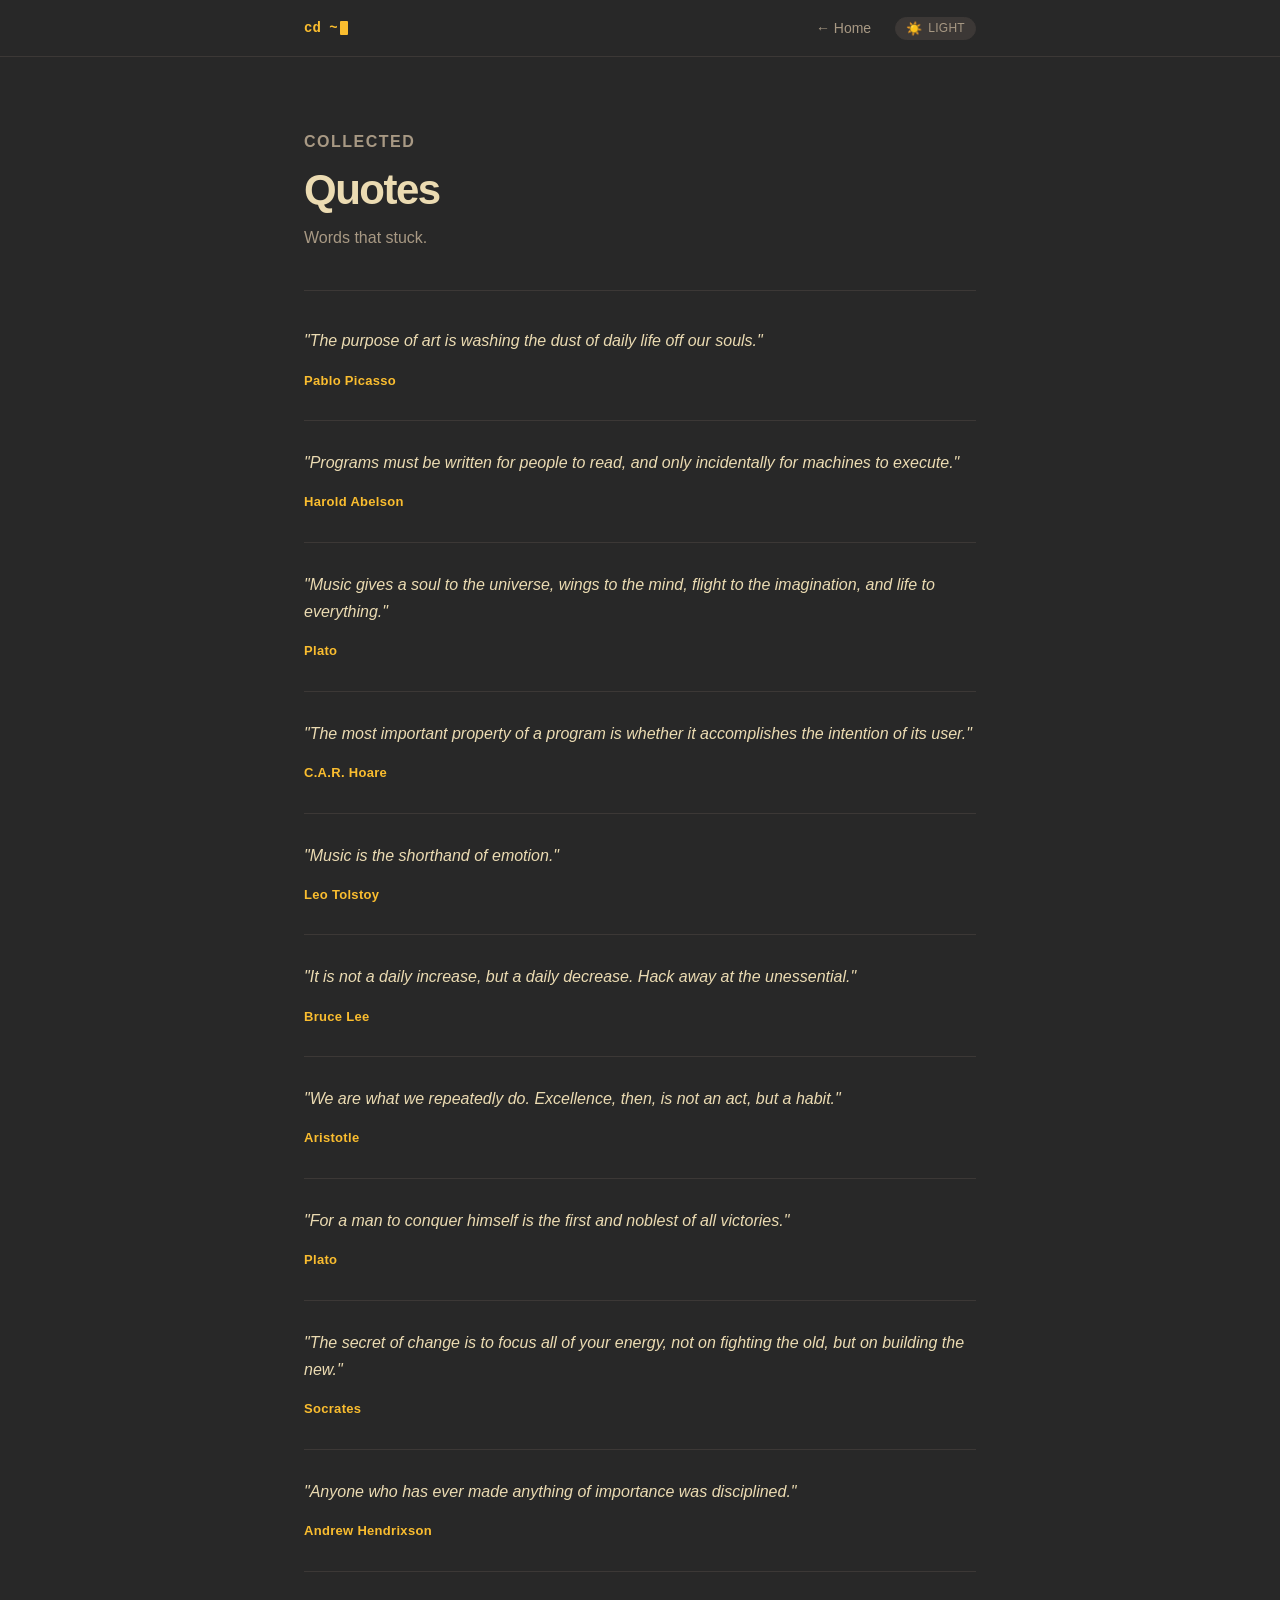
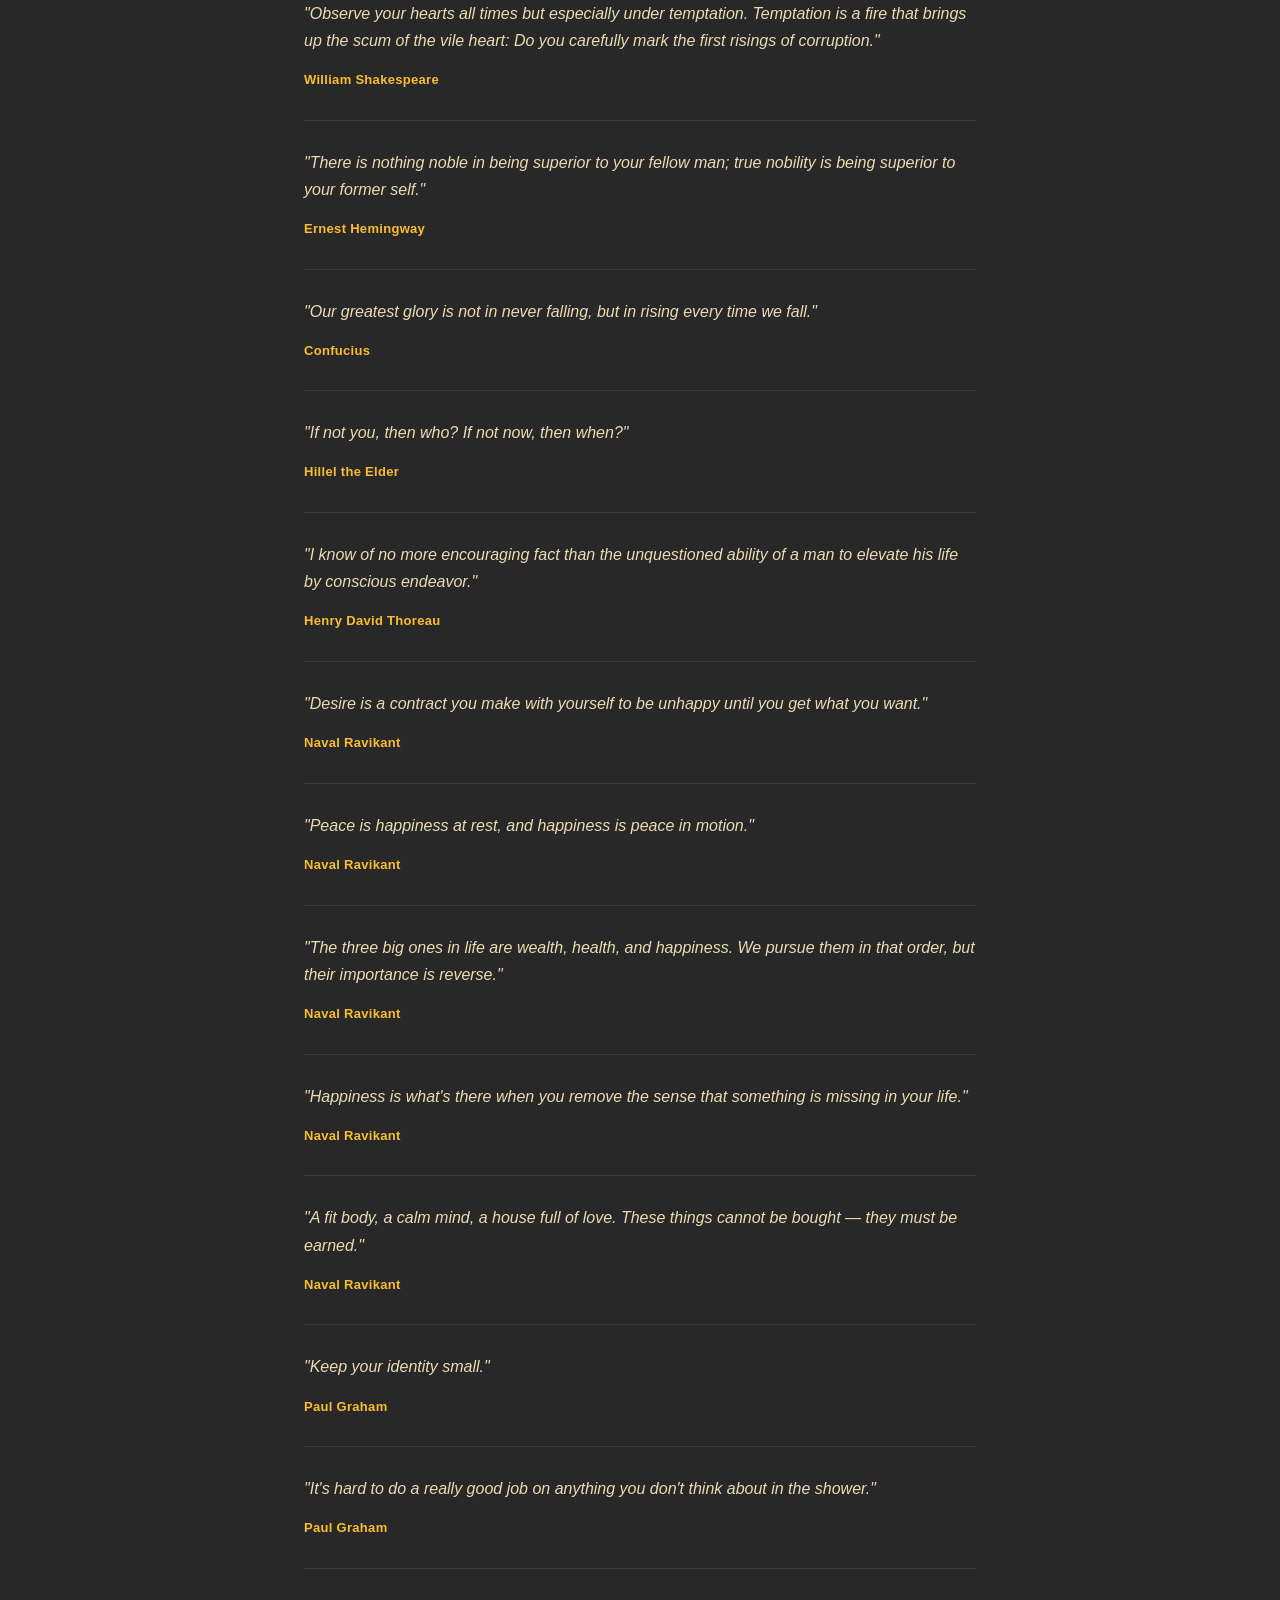
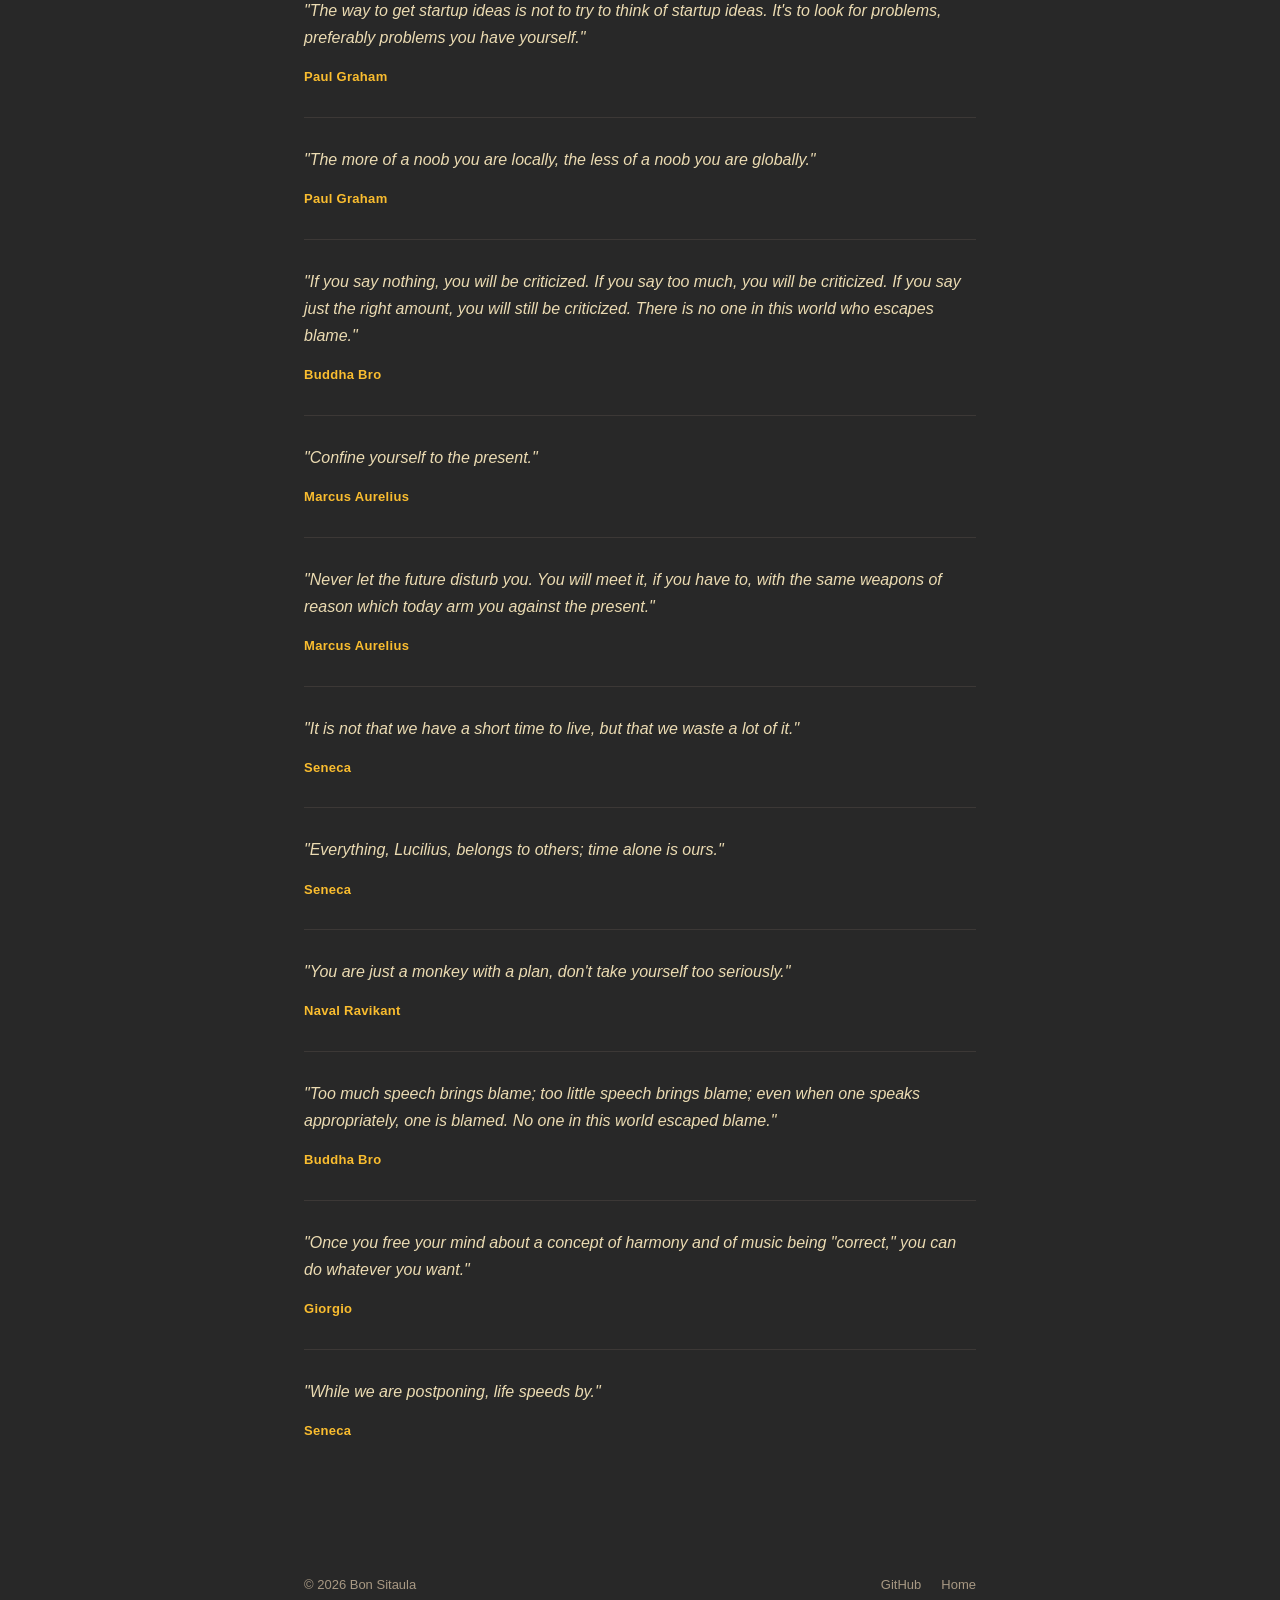
==== commit ae0f249e: "added quote" ====
--- a/quotes/index.html
+++ b/quotes/index.html
@@ -332,6 +332,14 @@
         </blockquote>
 
         <blockquote class="quote-item">
+          <p class="quote-text">
+            "Once you free your mind about a concept of harmony and of music
+            being "correct," you can do whatever you want."
+          </p>
+          <cite class="quote-author">Giorgio</cite>
+        </blockquote>
+
+        <blockquote class="quote-item">
           <p class="quote-text">"While we are postponing, life speeds by."</p>
           <cite class="quote-author">Seneca</cite>
         </blockquote>
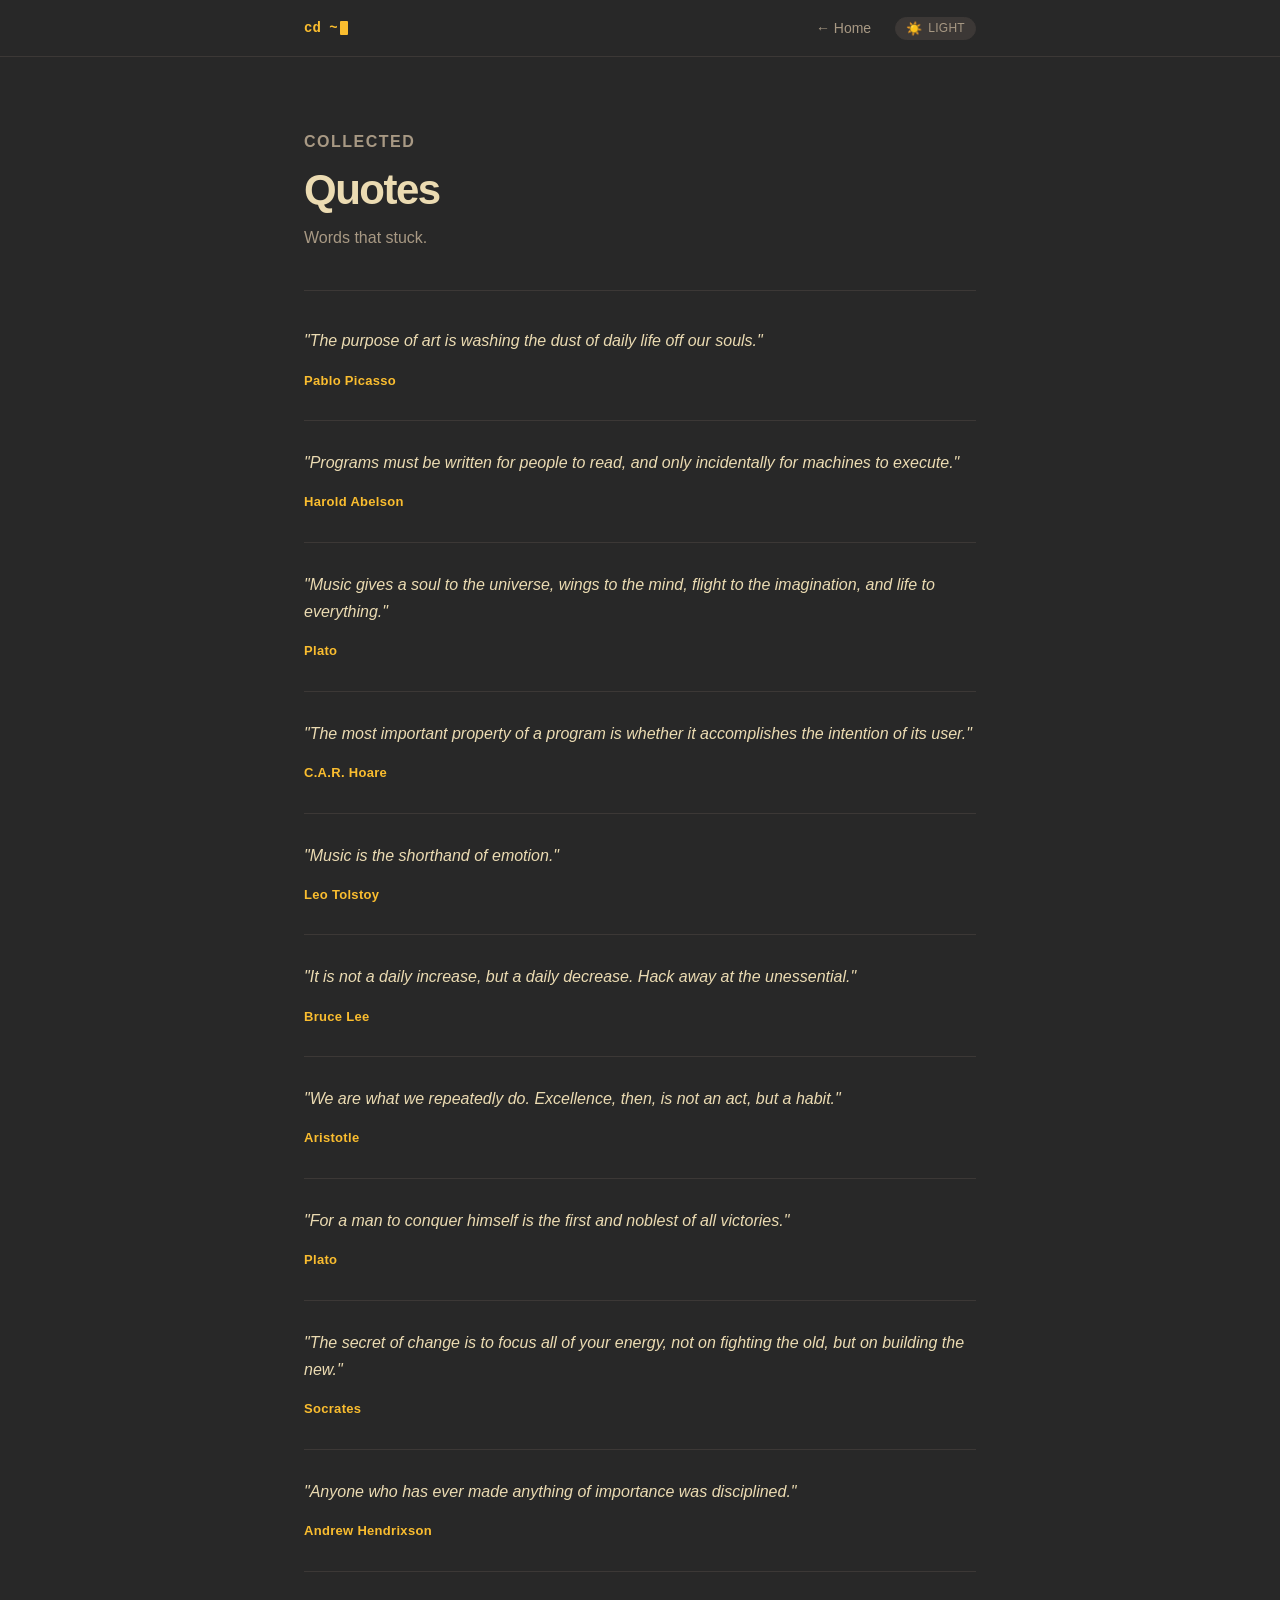
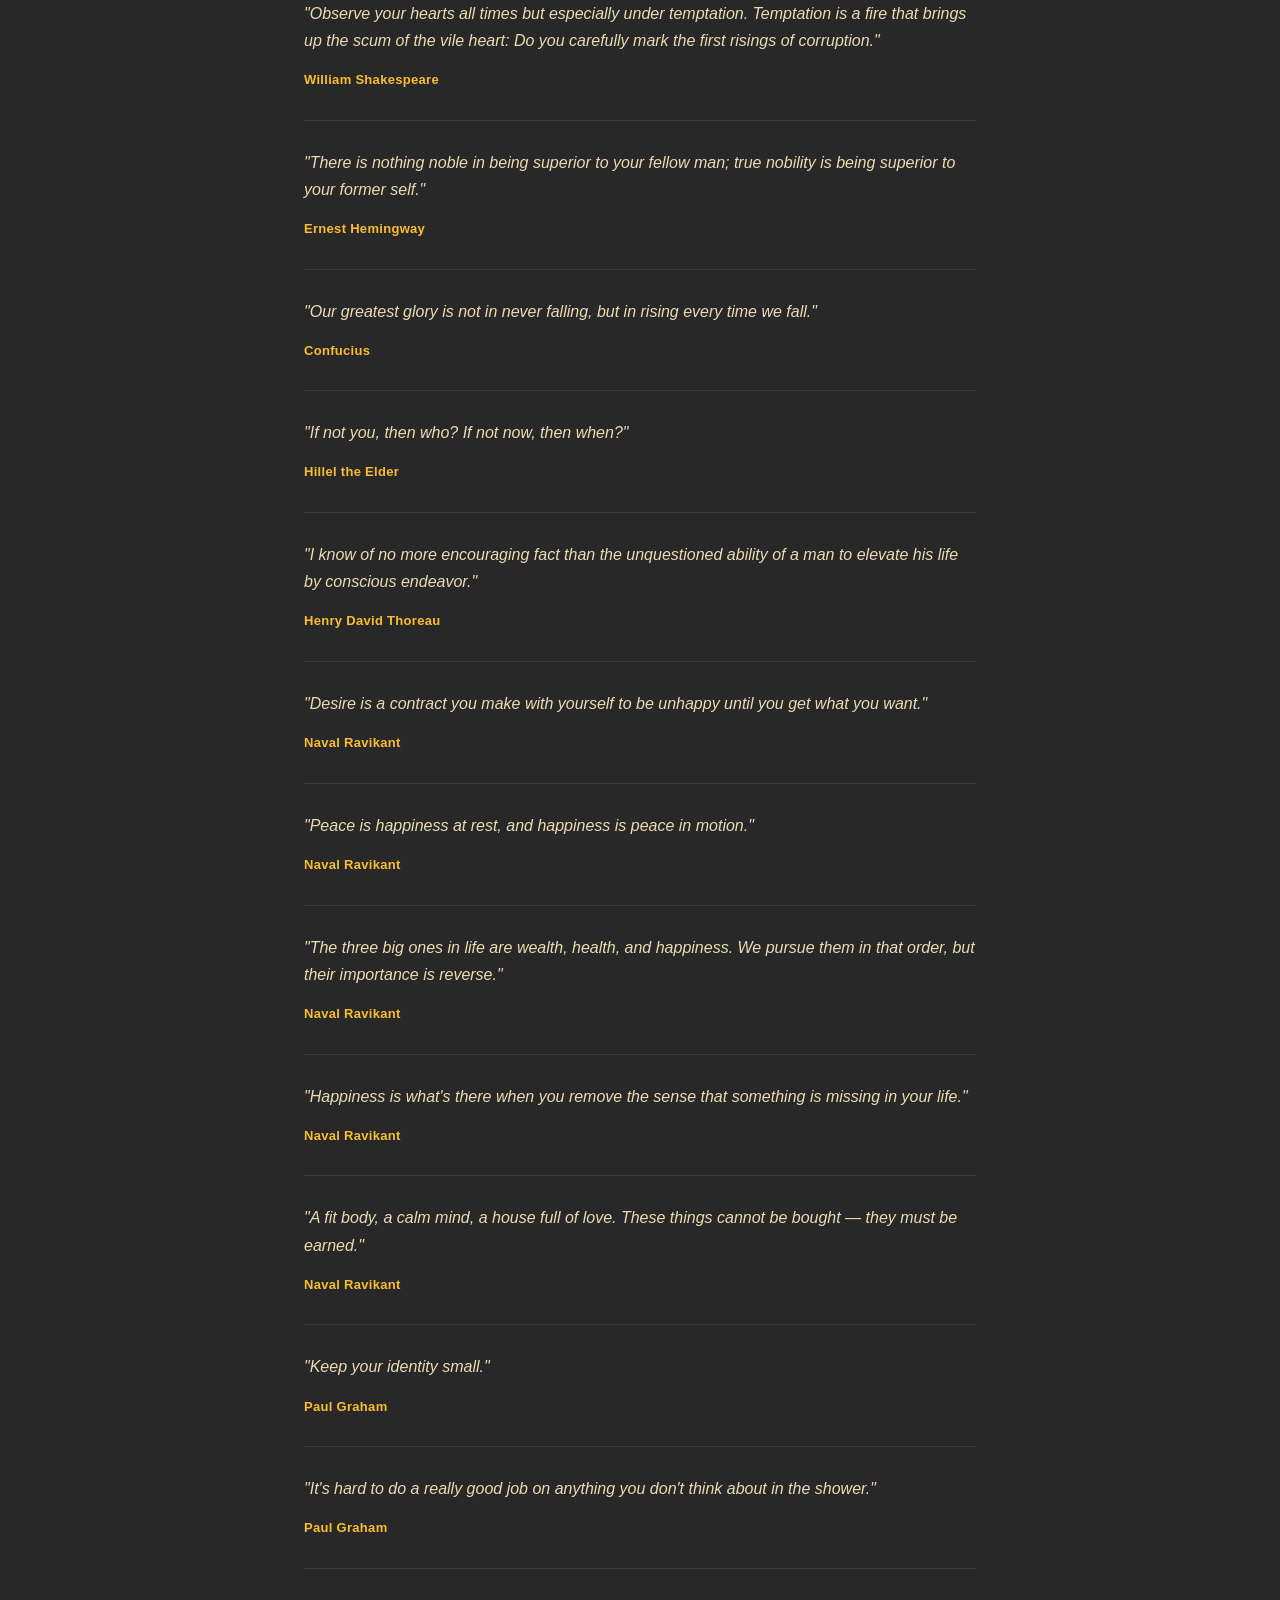
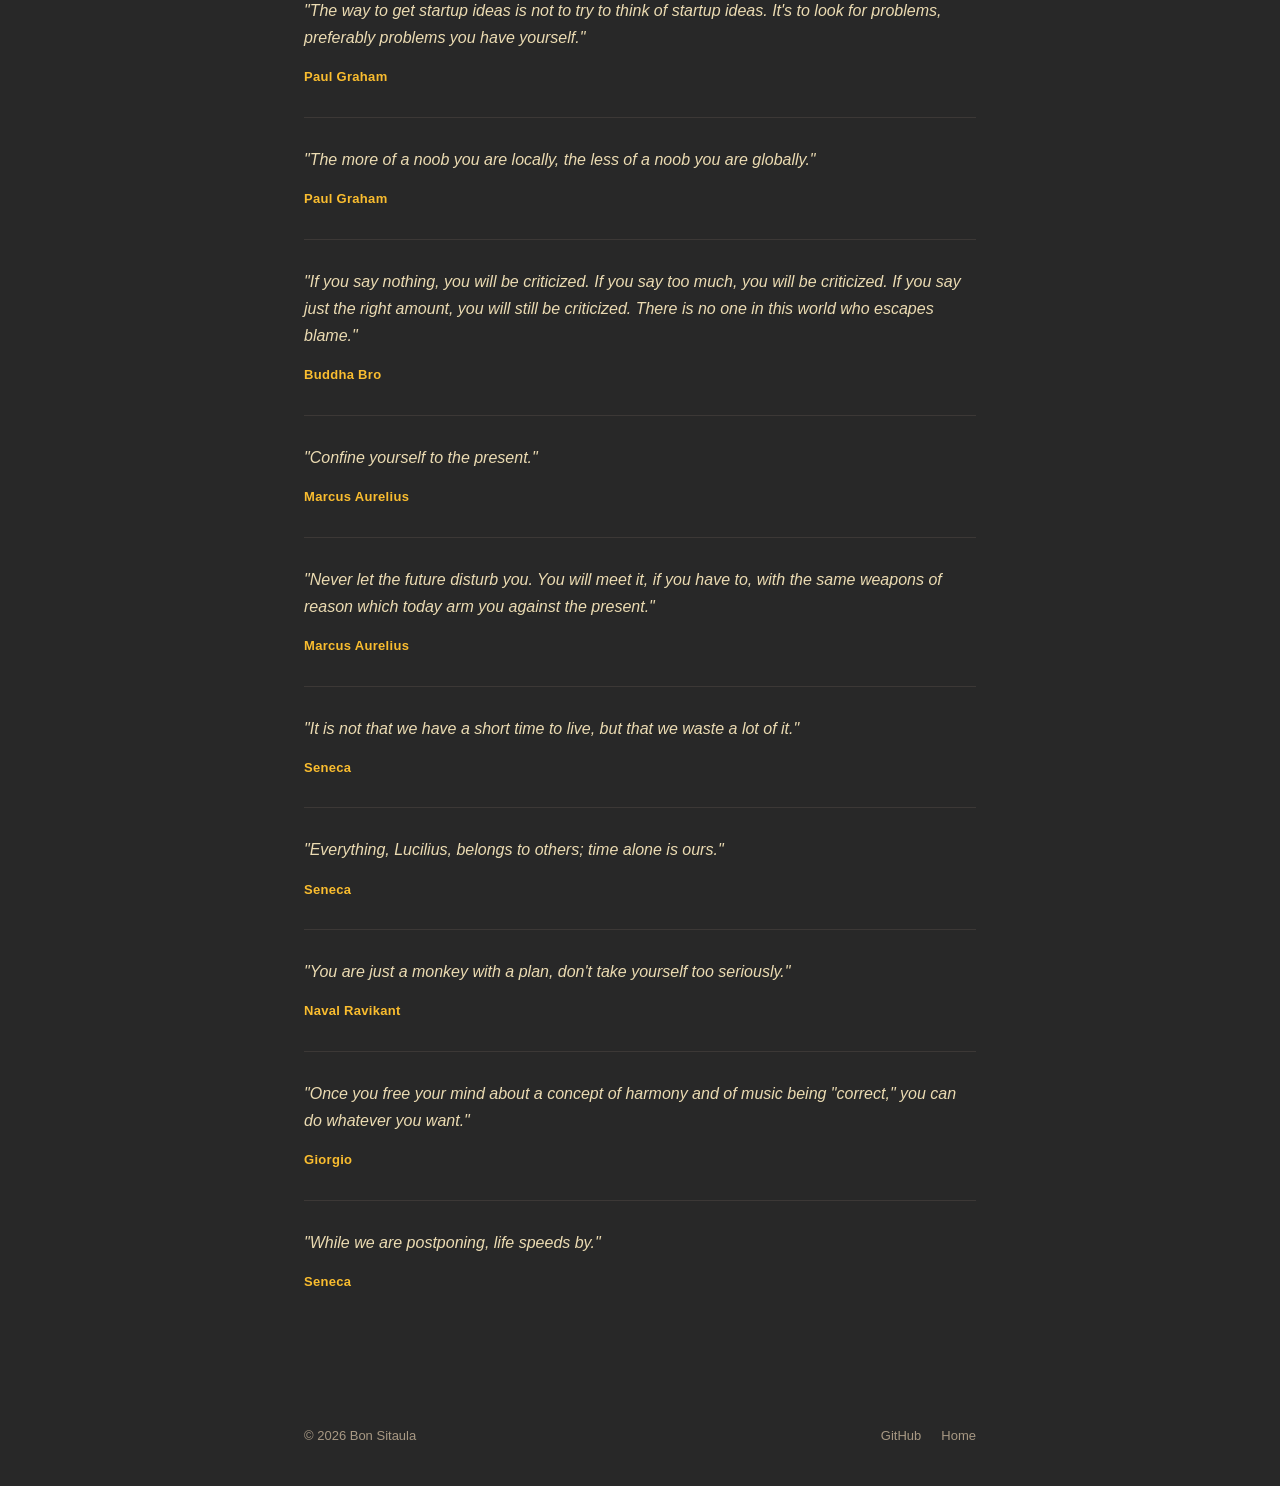
==== commit 6a6702bb: "added quote" ====
--- a/quotes/index.html
+++ b/quotes/index.html
@@ -324,15 +324,6 @@
 
         <blockquote class="quote-item">
           <p class="quote-text">
-            "Too much speech brings blame; too little speech brings blame; even
-            when one speaks appropriately, one is blamed. No one in this world
-            escaped blame."
-          </p>
-          <cite class="quote-author">Buddha Bro</cite>
-        </blockquote>
-
-        <blockquote class="quote-item">
-          <p class="quote-text">
             "Once you free your mind about a concept of harmony and of music
             being "correct," you can do whatever you want."
           </p>
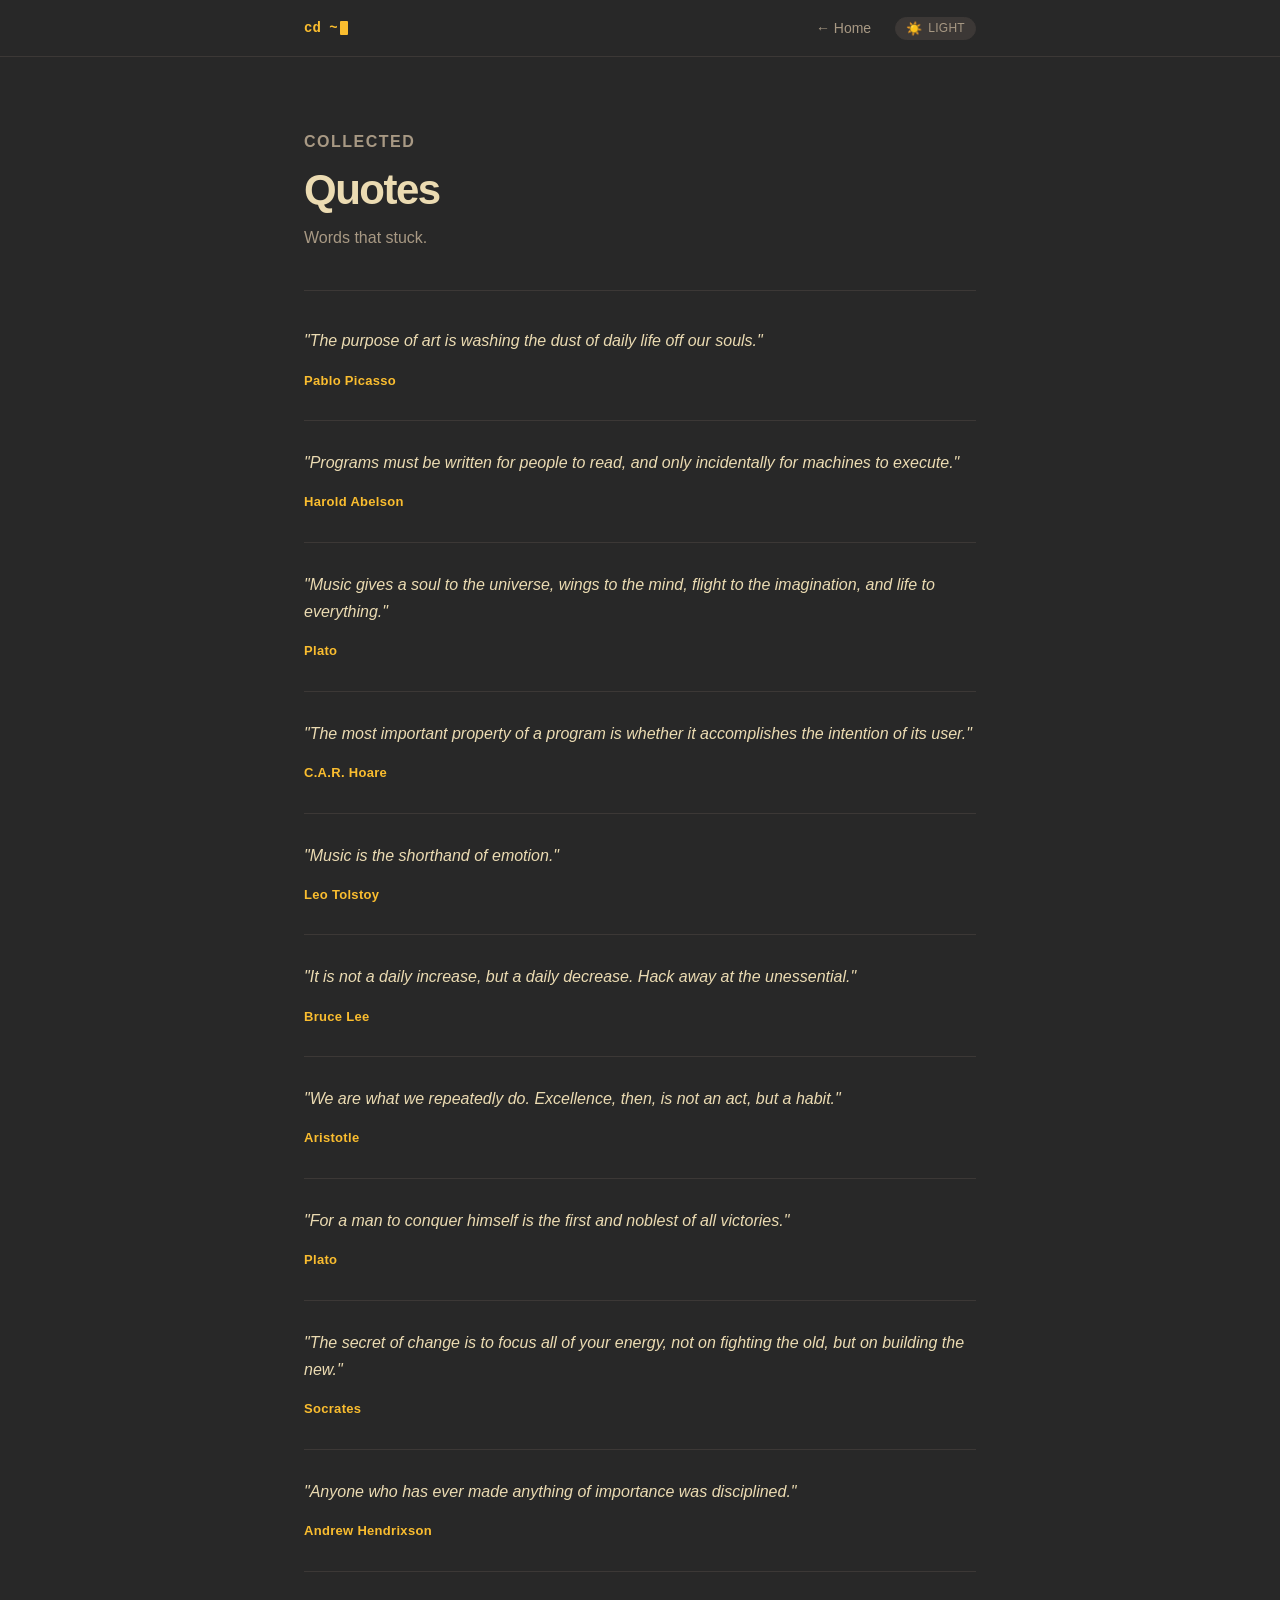
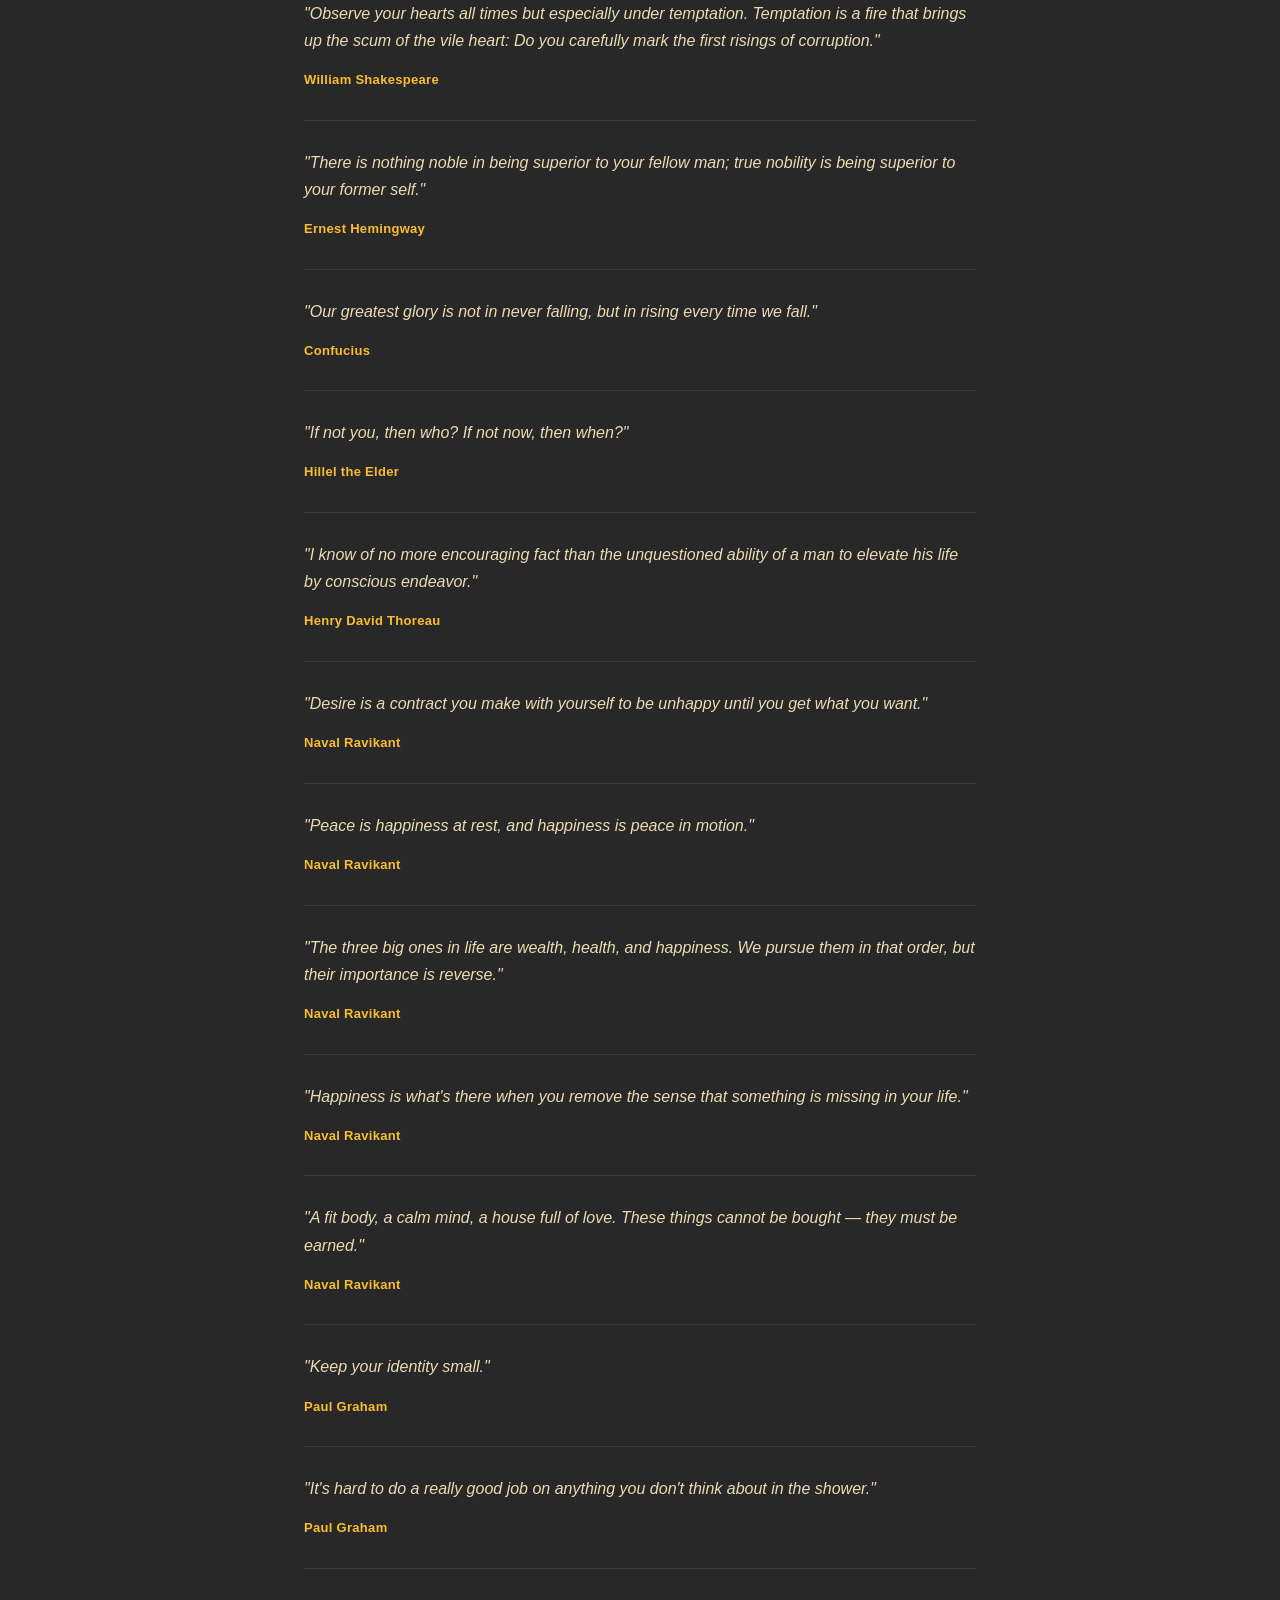
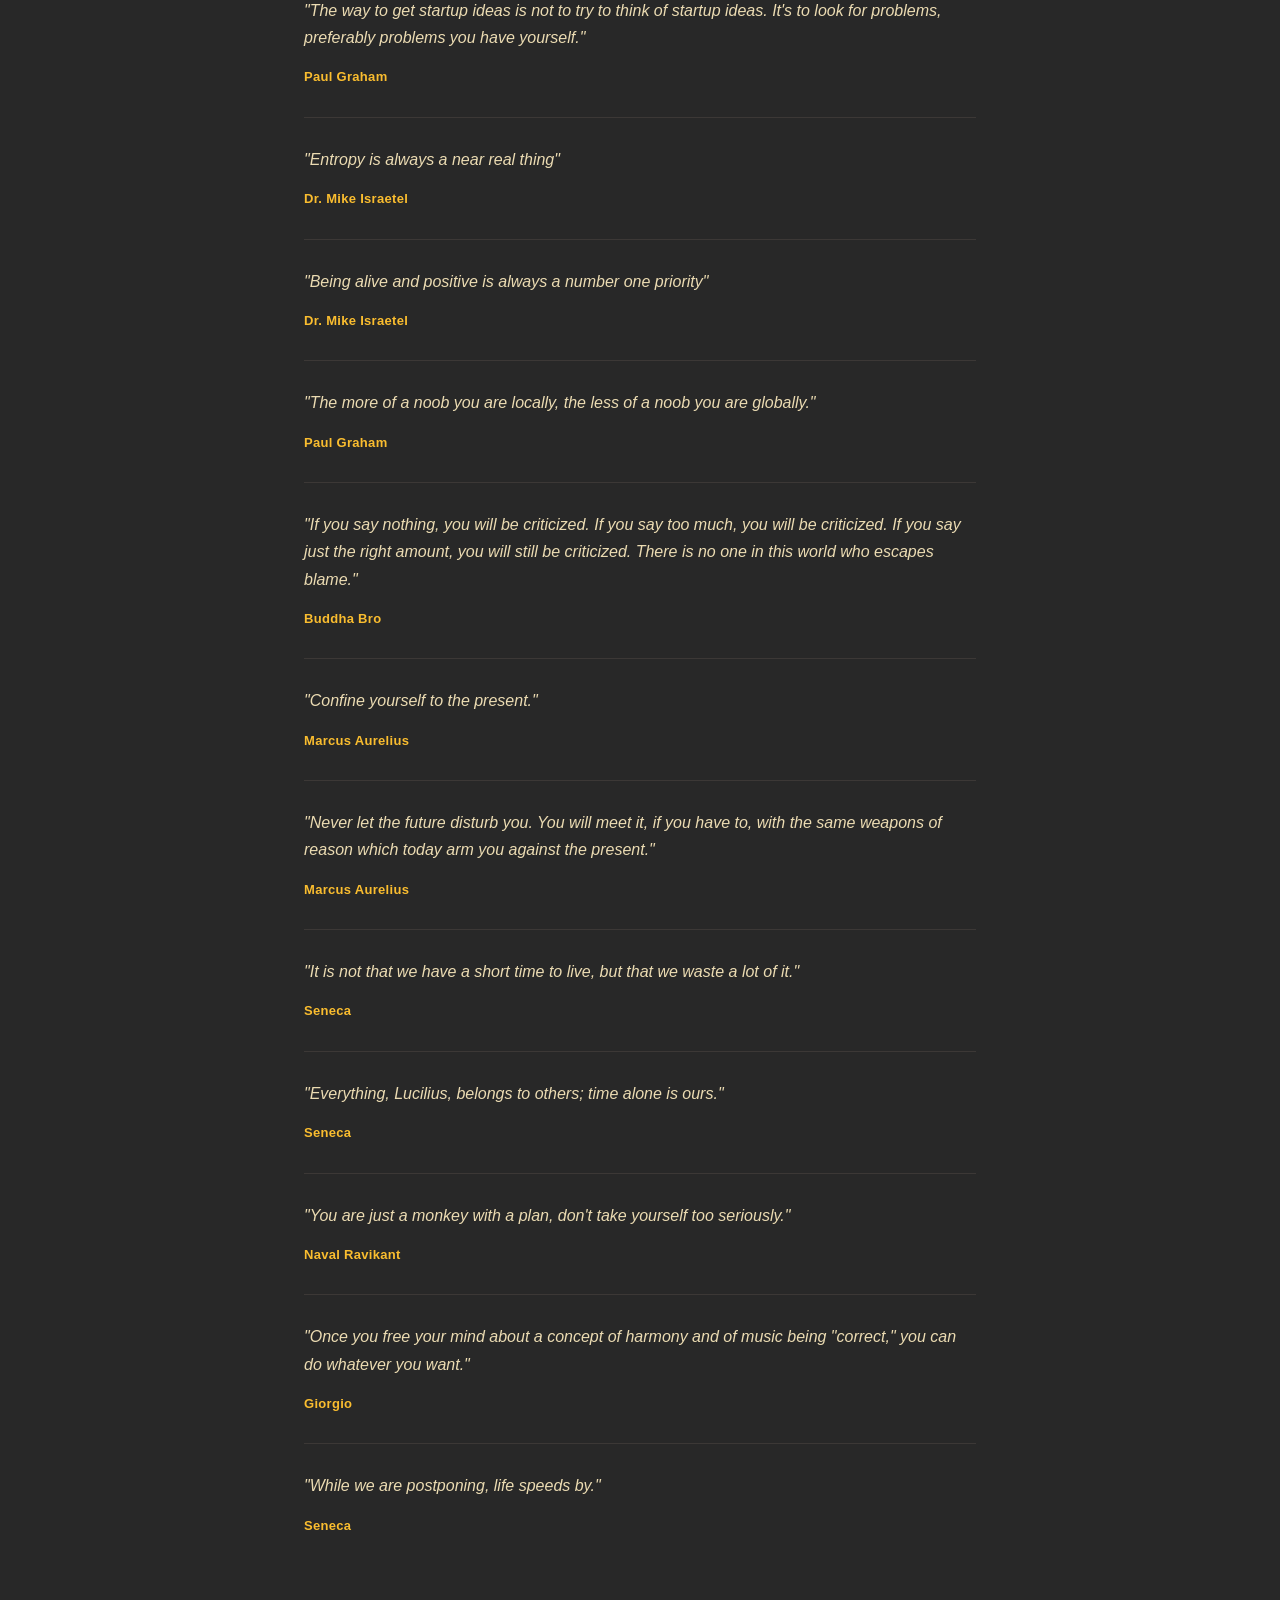
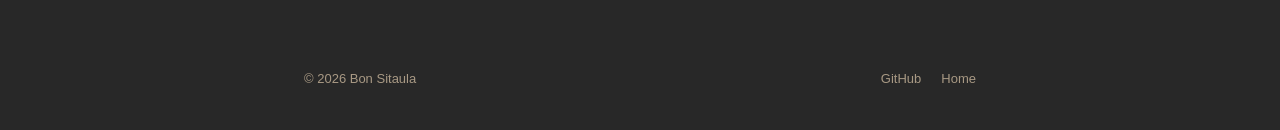
==== commit b7b71bbe: "added quotes" ====
--- a/quotes/index.html
+++ b/quotes/index.html
@@ -266,6 +266,17 @@
           </p>
           <cite class="quote-author">Paul Graham</cite>
         </blockquote>
+        <blockquote class="quote-item">
+          <p class="quote-text">"Entropy is always a near real thing"</p>
+          <cite class="quote-author">Dr. Mike Israetel</cite>
+        </blockquote>
+
+        <blockquote class="quote-item">
+          <p class="quote-text">
+            "Being alive and positive is always a number one priority"
+          </p>
+          <cite class="quote-author">Dr. Mike Israetel</cite>
+        </blockquote>
 
         <blockquote class="quote-item">
           <p class="quote-text">
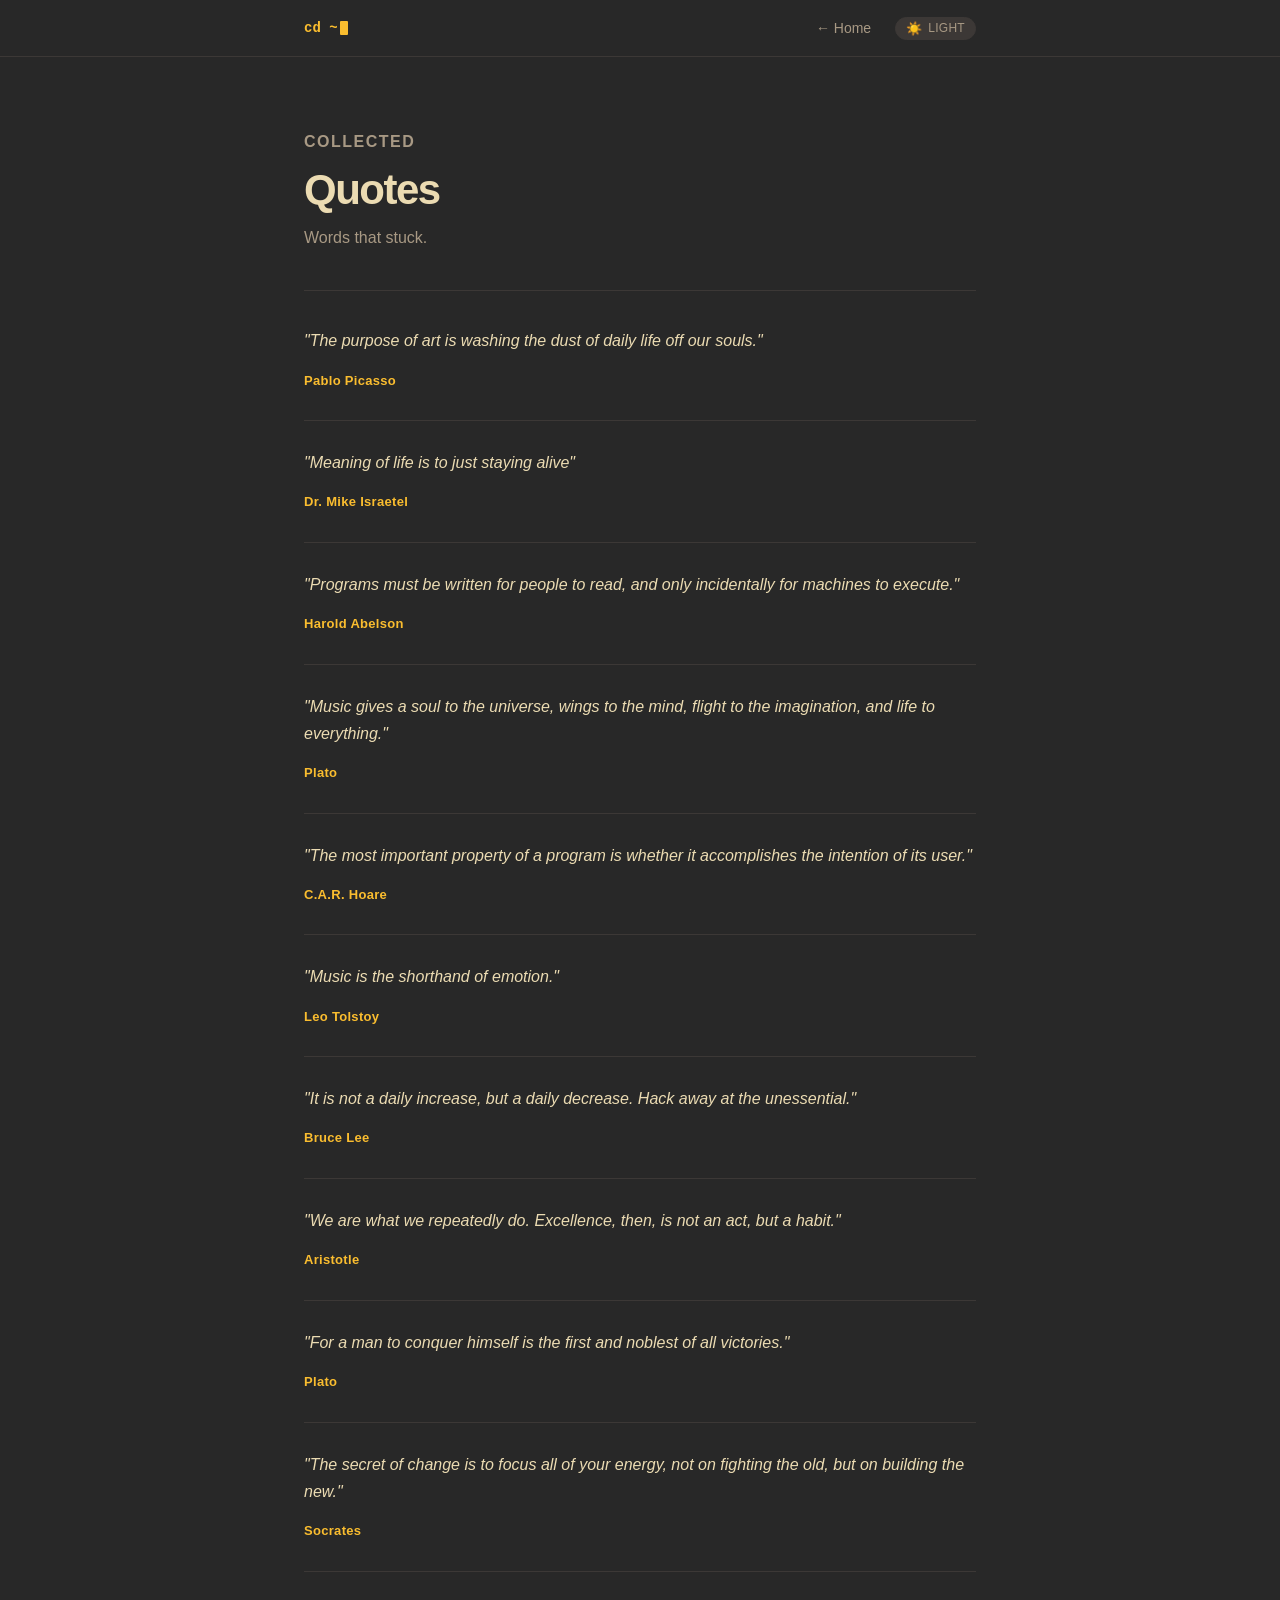
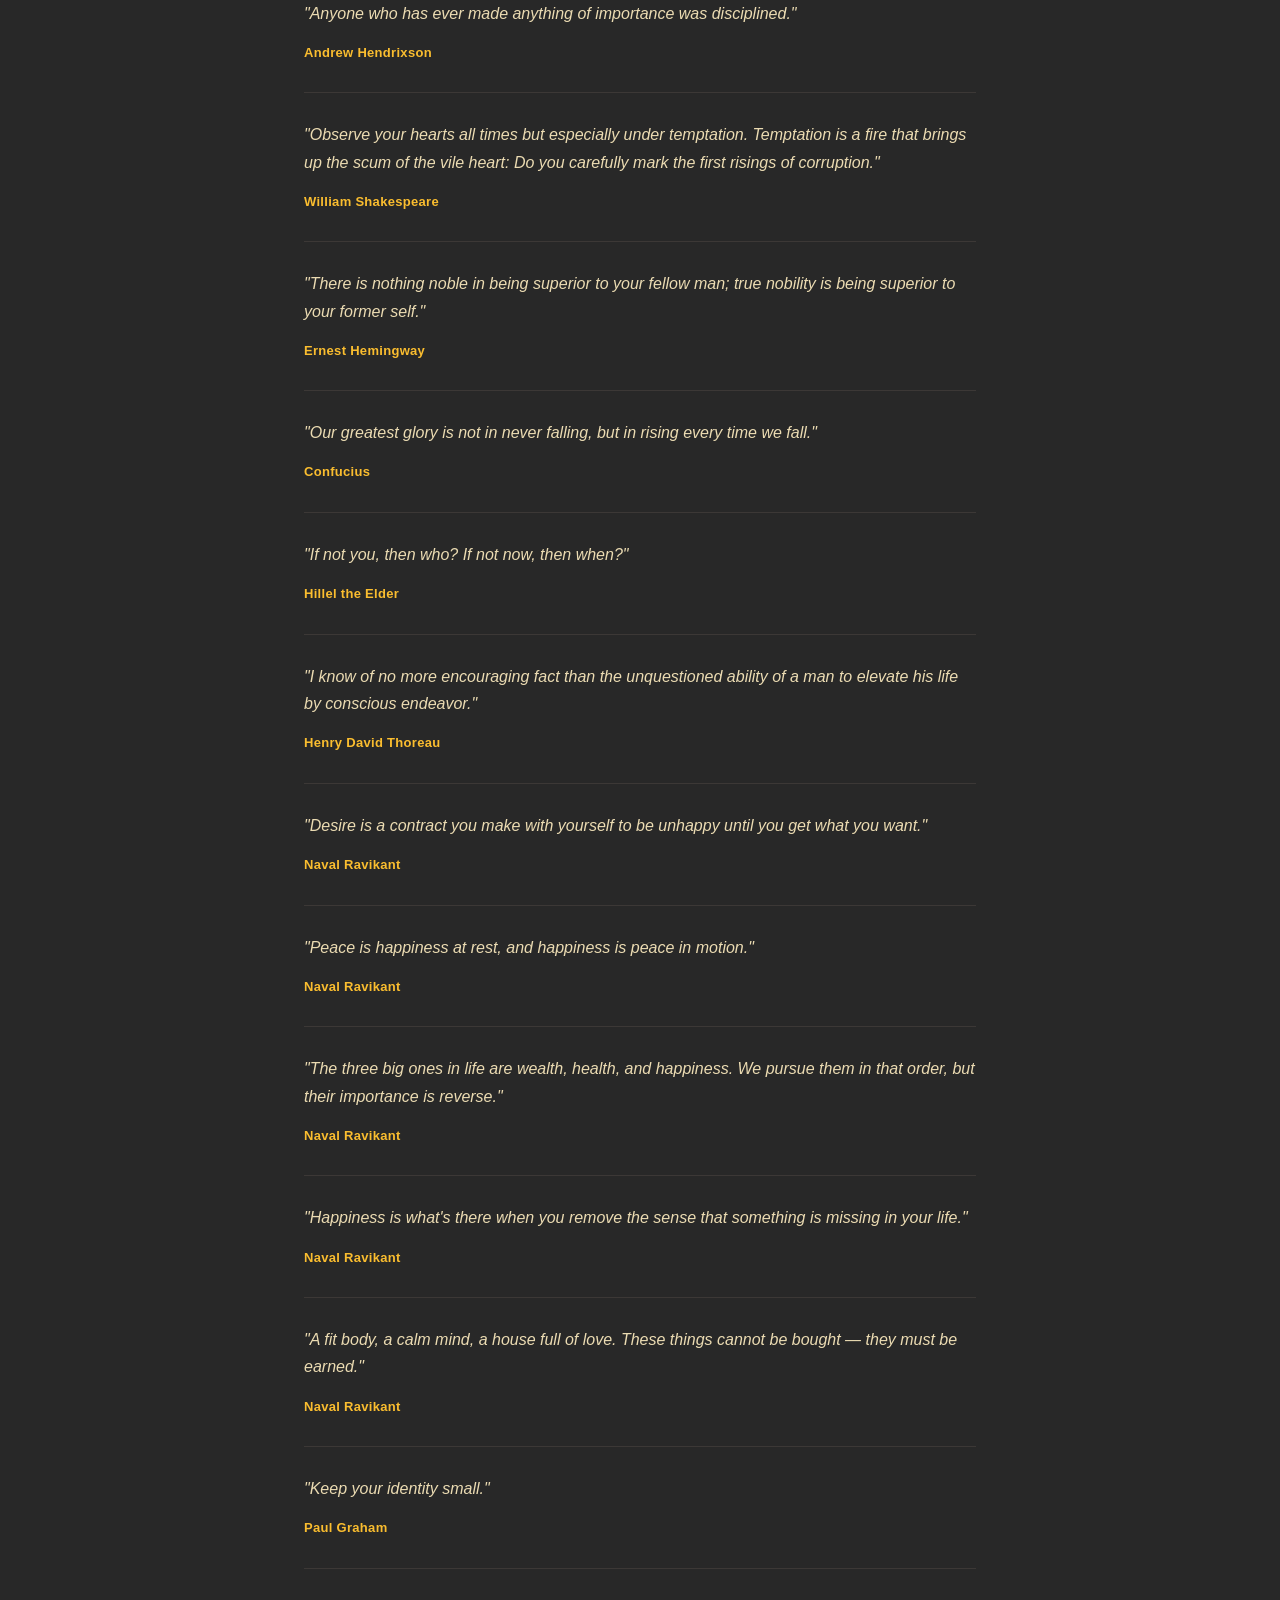
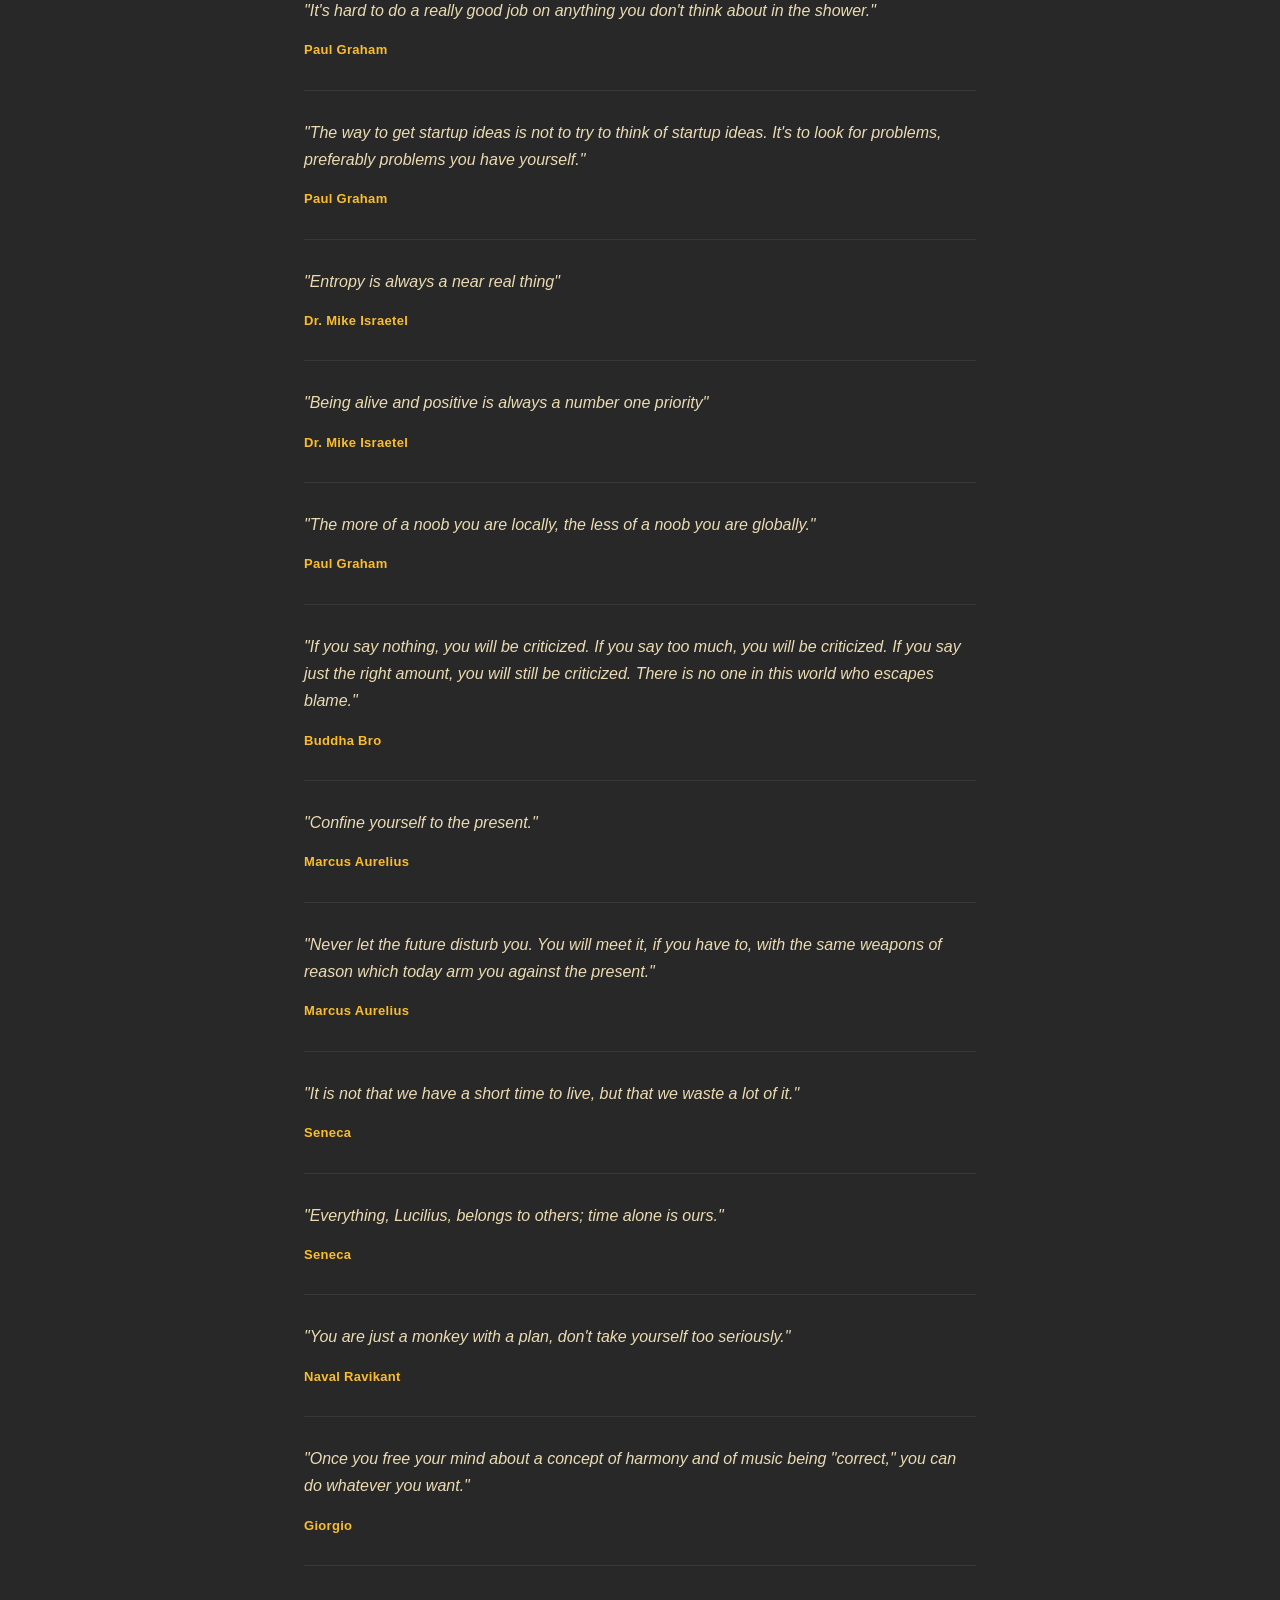
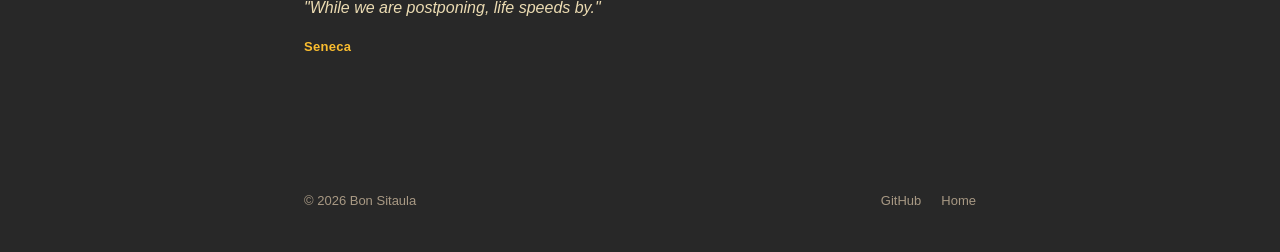
==== commit a4fd631a: "new quotes" ====
--- a/quotes/index.html
+++ b/quotes/index.html
@@ -99,6 +99,10 @@
         </blockquote>
 
         <blockquote class="quote-item">
+          <p class="quote-text">"Meaning of life is to just staying alive"</p>
+          <cite class="quote-author">Dr. Mike Israetel</cite>
+        </blockquote>
+        <blockquote class="quote-item">
           <p class="quote-text">
             "Programs must be written for people to read, and only incidentally
             for machines to execute."
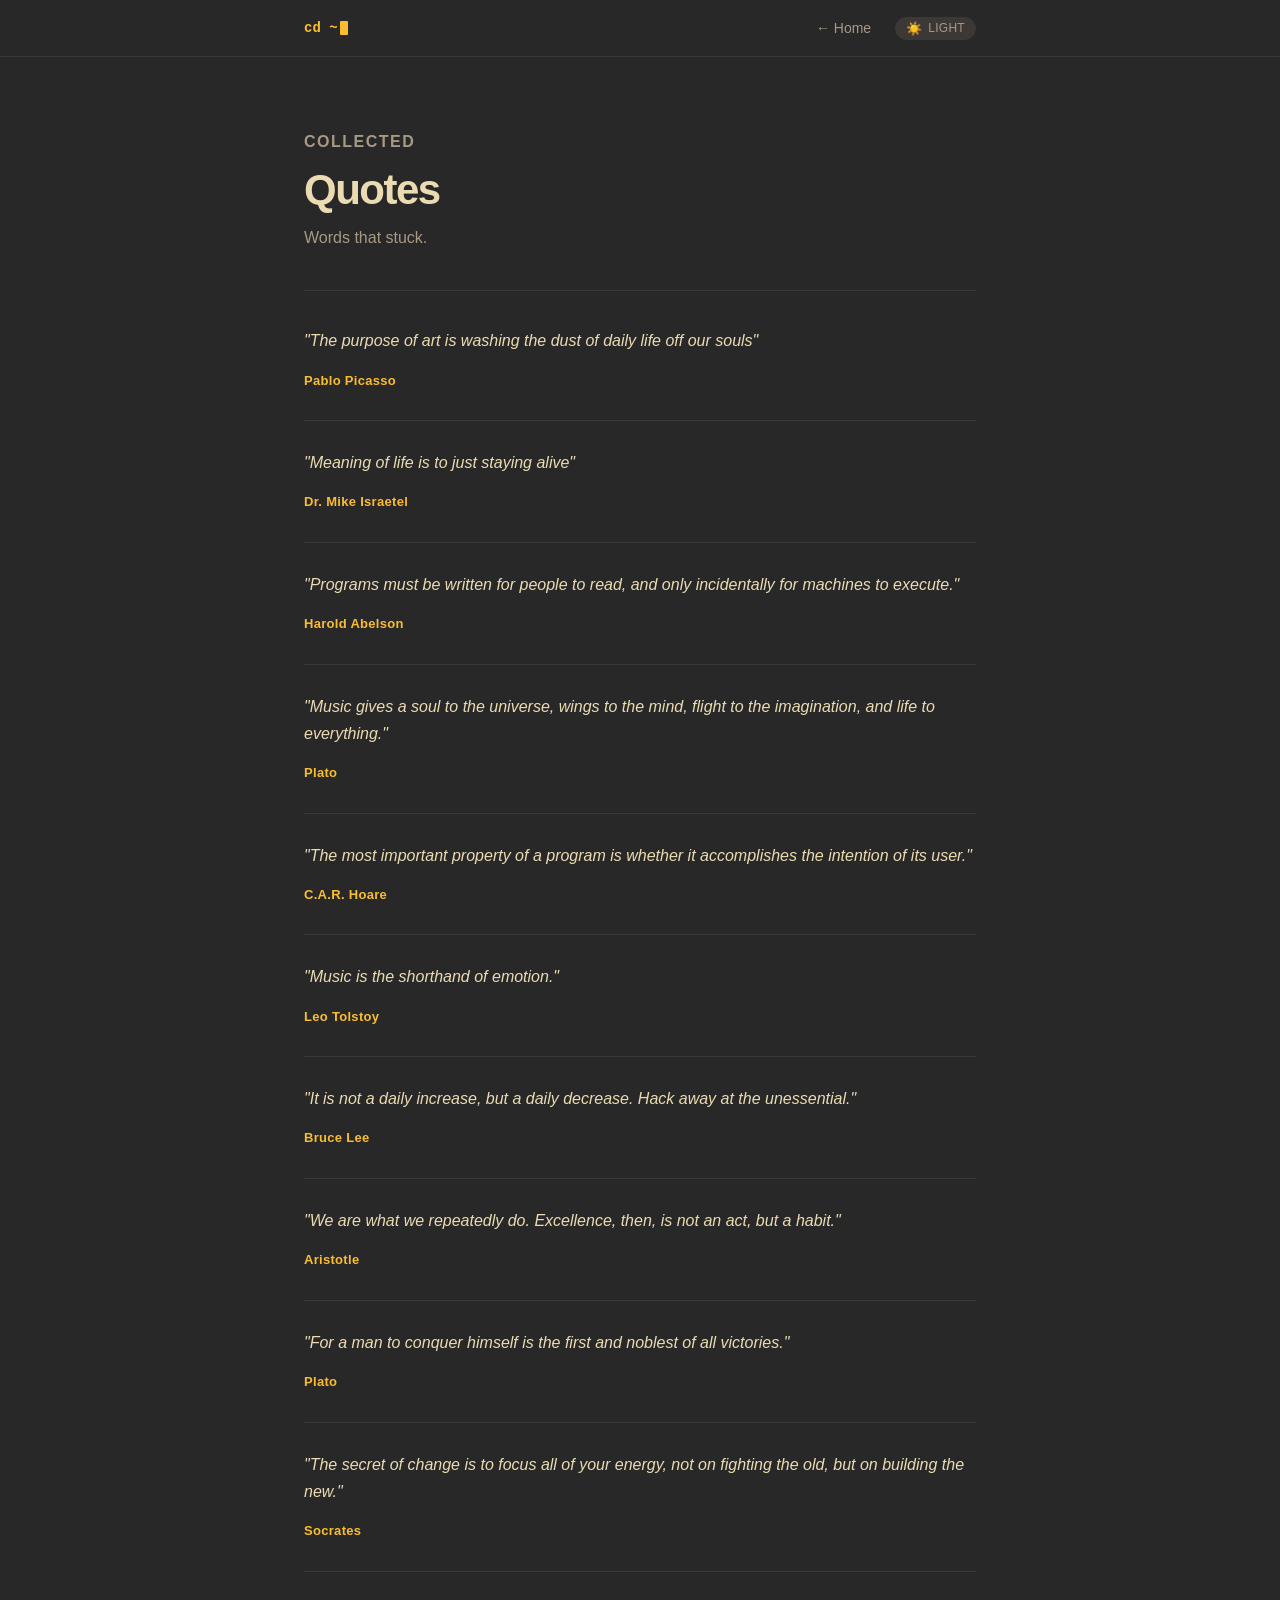
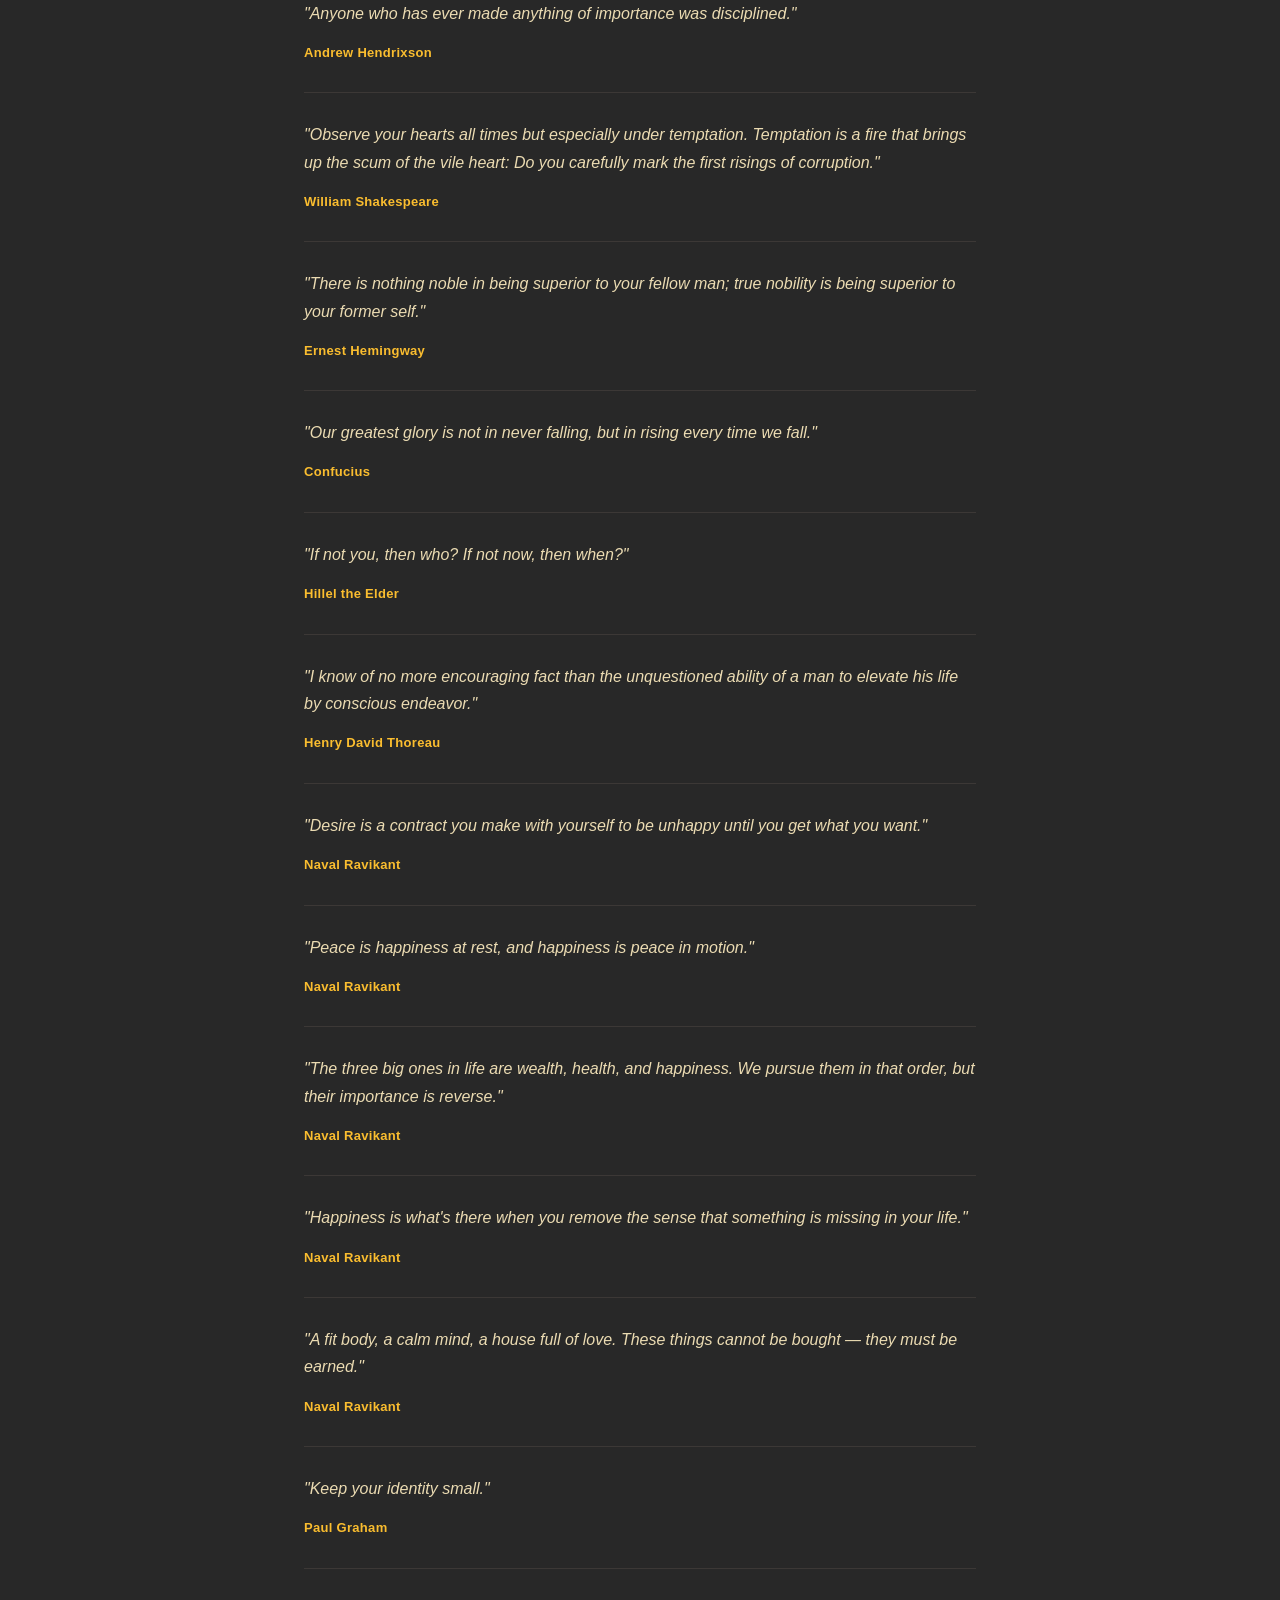
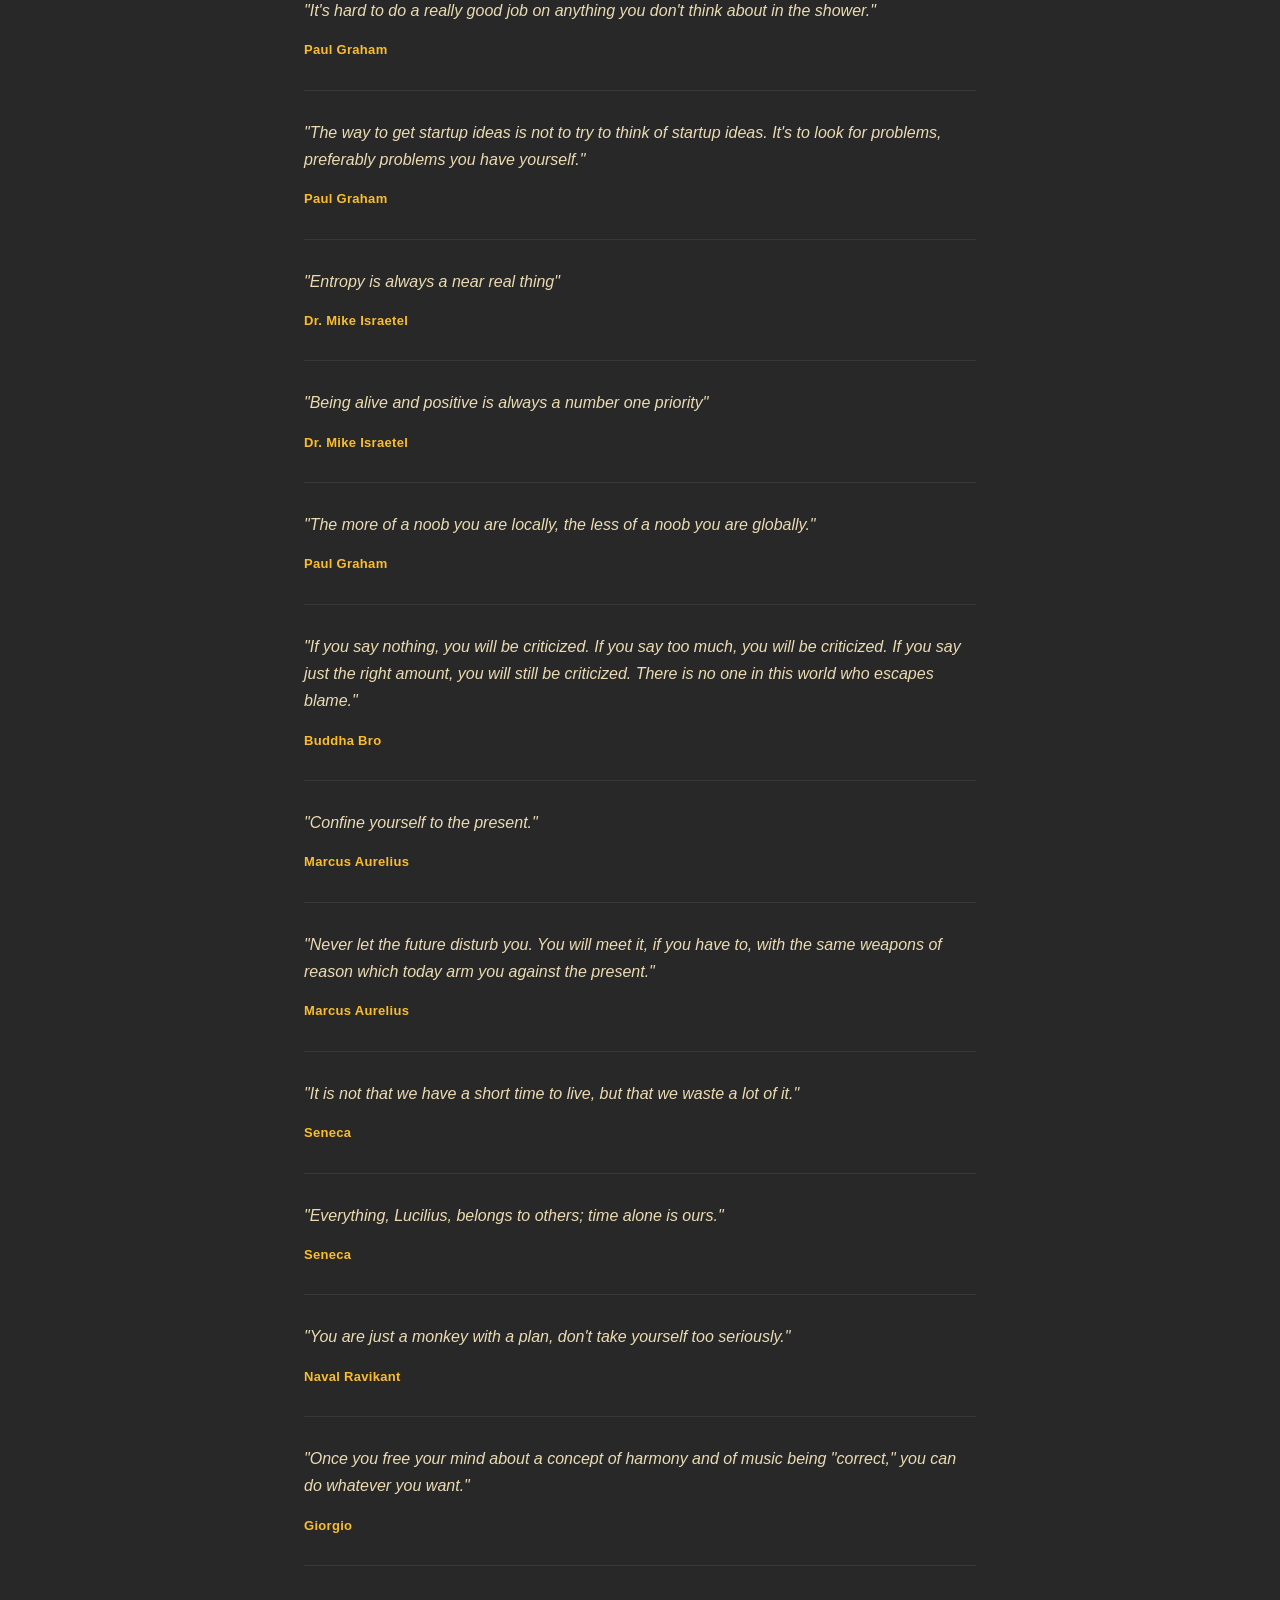
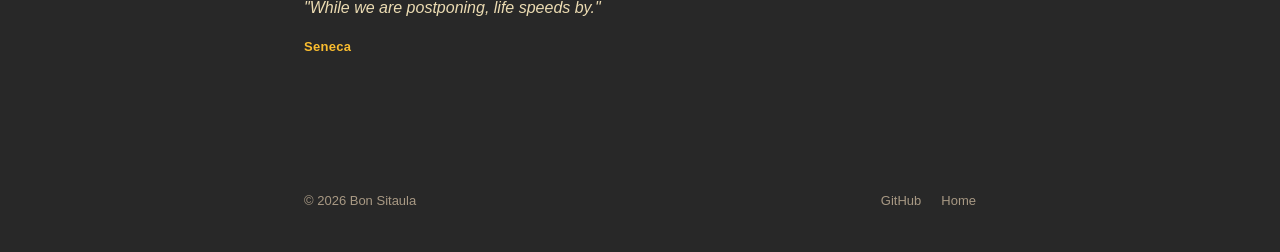
==== commit 92ec5a96: "minor changes" ====
--- a/quotes/index.html
+++ b/quotes/index.html
@@ -92,8 +92,7 @@
       <div class="quotes-list">
         <blockquote class="quote-item">
           <p class="quote-text">
-            "The purpose of art is washing the dust of daily life off our
-            souls."
+            "The purpose of art is washing the dust of daily life off our souls"
           </p>
           <cite class="quote-author">Pablo Picasso</cite>
         </blockquote>
